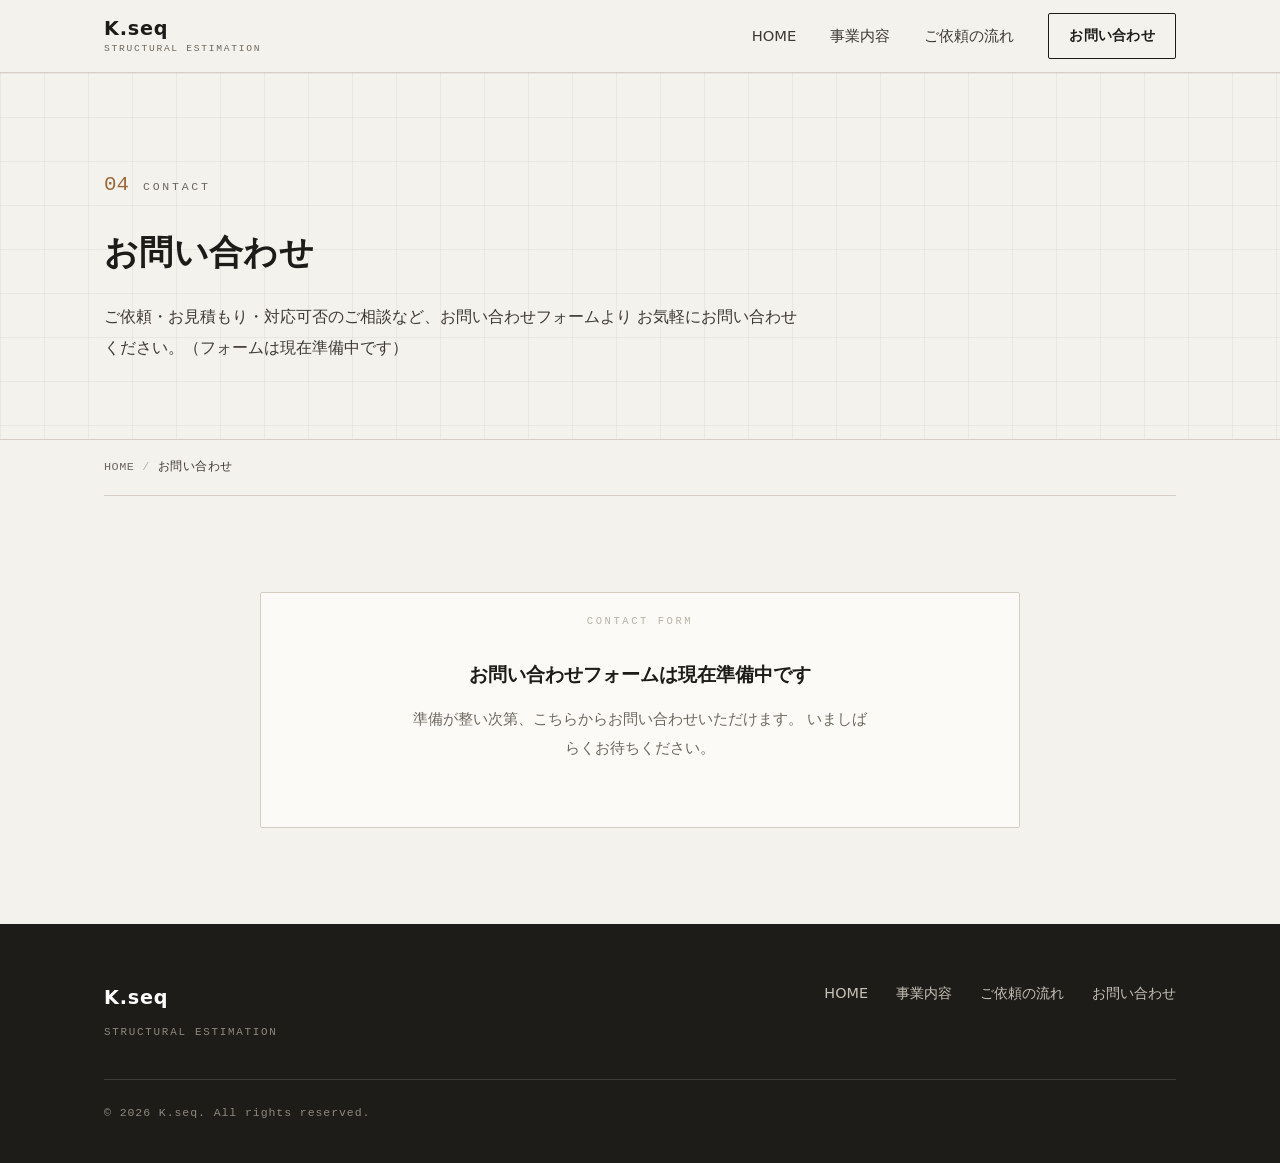
==== contact.html @ c02771bc "デザイン全面刷新＋文章修正（建築設計事務所風のニュートラルデザイン） 【文章修正】 - 「K.seqについて」を実際の業務内容に修正（躯体限定の表現をやめ、   建築構造積算を業務委託で請け負い、基準" ====
<!DOCTYPE html>
<html lang="ja">
<head>
  <meta charset="UTF-8">
  <meta name="viewport" content="width=device-width, initial-scale=1.0">

  <title>お問い合わせ｜K.seq（個人の建築構造積算）</title>
  <meta name="description" content="K.seq へのお問い合わせページです。建築構造積算の数量算出・お見積もり・対応可否のご相談は、こちらのフォームからご連絡ください。">

  <link rel="stylesheet" href="css/style.css">
</head>
<body>

  <a class="skip-link" href="#main">本文へスキップ</a>

  <!-- 共通ヘッダー -->
  <header class="site-header">
    <div class="container site-header__inner">
      <a class="site-logo" href="index.html">
        <b>K.seq</b>
        <small>Structural Estimation</small>
      </a>
      <button class="nav-toggle" aria-expanded="false" aria-controls="global-nav" aria-label="メニューを開閉">
        <span class="nav-toggle__bar" aria-hidden="true"></span>
      </button>
      <nav class="global-nav" id="global-nav" aria-label="メインナビゲーション">
        <ul class="global-nav__list">
          <li class="global-nav__item"><a class="global-nav__link" href="index.html">HOME</a></li>
          <li class="global-nav__item"><a class="global-nav__link" href="services.html">事業内容</a></li>
          <li class="global-nav__item"><a class="global-nav__link" href="flow.html">ご依頼の流れ</a></li>
          <li class="global-nav__item global-nav__item--cta"><a class="btn btn--nav-cta" href="contact.html" aria-current="page">お問い合わせ</a></li>
        </ul>
      </nav>
    </div>
  </header>

  <main id="main">

    <!-- ページ見出し帯 -->
    <div class="page-hero grid-bg">
      <div class="container page-hero__inner">
        <p class="page-hero__eyebrow">
          <span class="page-hero__no">04</span>
          <span class="page-hero__en">Contact</span>
        </p>
        <h1 class="page-hero__title">お問い合わせ</h1>
        <p class="page-hero__lead">
          ご依頼・お見積もり・対応可否のご相談など、お問い合わせフォームより
          お気軽にお問い合わせください。（フォームは現在準備中です）
        </p>
      </div>
    </div>

    <!-- パンくず -->
    <div class="container">
      <nav class="breadcrumb" aria-label="パンくずリスト">
        <ol>
          <li><a href="index.html">HOME</a></li>
          <li>お問い合わせ</li>
        </ol>
      </nav>
    </div>

    <!-- =======================================================
         お問い合わせフォーム（Googleフォーム設置エリア）
         -------------------------------------------------------
         【開発者向けメモ：後からGoogleフォームを設定する手順】

         このエリアは、後から Google フォームを紐付ける前提の構成です。
         フォームが用意できたら、下記いずれかの方法で差し替えてください。

         ■ 方法A：Googleフォームを「埋め込み」で表示する（このページ内に表示）
           1. Googleフォーム編集画面 →「送信」→「< >」(埋め込みHTML) を開く
           2. 表示された <iframe ...></iframe> をコピー
           3. 下の .form-embed 内、「Googleフォームをここに設置」コメントの
              直後にある準備中パネル（.form-placeholder）を丸ごと削除し、
              コピーした <iframe> を貼り付ける
           4. iframe には class="form-embed__frame" を付けると、枠に
              ぴったり収まりレスポンシブ対応になります。幅/高さの
              width="640" height="800" などの属性は削除してOKです。
              例）<iframe class="form-embed__frame" src="https://docs.google.com/forms/d/e/○○○/viewform?embedded=true">読み込んでいます…</iframe>

         ■ 方法B：Googleフォームへのリンクボタンにする（別タブでフォームを開く）
           - 埋め込みではなくボタンで飛ばしたい場合は、準備中パネルを
             下記のようなリンクボタンに置き換えてください。
             例）<p style="text-align:center"><a class="btn btn--primary btn--lg" href="GoogleフォームのURL" target="_blank" rel="noopener">お問い合わせフォームへ</a></p>
       ======================================================= -->
    <section class="section">
      <div class="container">

        <div class="form-embed">
          <!-- Googleフォームをここに設置 -->
          <div class="form-placeholder">
            <p class="form-placeholder__title">お問い合わせフォームは現在準備中です</p>
            <p class="form-placeholder__text">
              準備が整い次第、こちらからお問い合わせいただけます。
              いましばらくお待ちください。
            </p>
          </div>
        </div>

      </div>
    </section>

  </main>

  <!-- 共通フッター -->
  <footer class="site-footer">
    <div class="container">
      <div class="site-footer__grid">
        <div>
          <p class="site-footer__brand-name">K.seq</p>
          <p class="site-footer__brand-sub">Structural Estimation</p>
        </div>
        <nav aria-label="フッターナビゲーション">
          <ul class="footer-nav__list">
            <li><a href="index.html">HOME</a></li>
            <li><a href="services.html">事業内容</a></li>
            <li><a href="flow.html">ご依頼の流れ</a></li>
            <li><a href="contact.html">お問い合わせ</a></li>
          </ul>
        </nav>
      </div>
      <p class="site-footer__copyright">© 2026 K.seq. All rights reserved.</p>
    </div>
  </footer>

  <script src="js/main.js"></script>
</body>
</html>
---- css/style.css ----
/* =============================================================
   K.seq - 共通スタイルシート
   -------------------------------------------------------------
   ■ このファイルについて
     サイト全体のデザインをここでまとめて管理しています。
     色・フォント・余白などは下の「デザイン変数（:root）」を
     書き換えるだけで、サイト全体の見た目をまとめて変更できます。

   ■ デザインの方向性
     建築設計事務所・構造設計資料を思わせる、静かで洗練された印象。
     ニュートラルカラー（石・コンクリート・図面）＋ヘアライン＋余白。

   ■ 目次
     1. デザイン変数（色・フォント・余白）
     2. リセット / ベース / タイポグラフィ
     3. レイアウト共通（コンテナ・セクション）
     4. セクション見出し（01 ABOUT など）
     5. ヘッダー / ナビゲーション
     6. フッター
     7. ボタン / CTA
     8. ヒーロー / 下層ページ見出し / パンくず
     9. 各種パーツ（スペック表・カード・注記・ステップ）
    10. フォーム（Googleフォーム設置枠）
    11. レスポンシブ（タブレット・スマートフォン）
   ============================================================= */

/* =============================================================
   1. デザイン変数（ここを変えると全体の見た目が変わります）
   ============================================================= */
:root {
  /* --- 色（石・コンクリート・図面のニュートラルカラー） --- */
  --paper:        #f4f2ed;  /* 基本背景（オフホワイト・紙） */
  --paper-2:      #eae6df;  /* セクション切替の背景（グレージュ） */
  --surface:      #fbfaf7;  /* カード・パネルの面 */
  --ink:          #1e1c19;  /* 見出し・強い文字（チャコール） */
  --ink-2:        #3c3833;  /* 本文（ダークグレー） */
  --muted:        #6d675e;  /* 補足テキスト（グレージュグレー） */
  --line:         #d5cfc3;  /* ヘアライン・罫線 */
  --line-2:       #b9b2a4;  /* やや濃い罫線 */
  --accent:       #9a6a3c;  /* アクセント（ブロンズ・ごく少量） */
  --accent-2:     #7c5330;  /* アクセントの濃い版（ホバー等） */
  --grid-line:    rgba(30, 28, 25, 0.05); /* 図面グリッドの線 */

  /* --- フォント --- */
  --font-jp: "Hiragino Kaku Gothic ProN", "Hiragino Sans",
             "Noto Sans JP", Meiryo, system-ui, sans-serif;
  /* 英字ラベル・番号は等幅で「図面注記」風に */
  --font-mono: ui-monospace, "SFMono-Regular", Menlo, Consolas,
               "Courier New", monospace;

  /* --- 文字サイズ・行間 --- */
  --fs-base:   16px;   /* 本文の基準サイズ（スマホでも縮小しない） */
  --lh-base:   1.9;    /* 本文の行間（日本語の可読性優先） */

  /* --- レイアウト --- */
  --container-width: 1120px;  /* コンテンツの最大幅 */
  --gutter:          24px;    /* 左右の余白 */
  --section-space:   96px;    /* セクション上下の余白 */
  --radius:          2px;     /* 角丸（ほぼ直角＝製図的） */
  --header-height:   72px;    /* ヘッダーの高さ */

  /* --- その他 --- */
  --transition: 0.25s ease;
}

/* =============================================================
   2. リセット / ベース / タイポグラフィ
   ============================================================= */
*,
*::before,
*::after {
  box-sizing: border-box;
}

html {
  scroll-behavior: smooth;
  -webkit-text-size-adjust: 100%;
}

body {
  margin: 0;
  font-family: var(--font-jp);
  font-size: var(--fs-base);
  line-height: var(--lh-base);
  color: var(--ink-2);
  background-color: var(--paper);
  -webkit-font-smoothing: antialiased;
  text-rendering: optimizeLegibility;
  overflow-x: hidden; /* 横スクロール防止 */
}

img {
  max-width: 100%;
  height: auto;
  display: block;
}

a {
  color: var(--accent);
  text-decoration: none;
  transition: color var(--transition);
}
a:hover {
  color: var(--accent-2);
  text-decoration: underline;
  text-underline-offset: 3px;
}

h1, h2, h3, h4 {
  color: var(--ink);
  font-weight: 700;
  letter-spacing: 0.01em;
}

ul, ol {
  padding-left: 1.3em;
}

strong { color: var(--ink); font-weight: 700; }

/* キーボード操作時のフォーカスを分かりやすく（アクセシビリティ） */
a:focus-visible,
button:focus-visible,
input:focus-visible,
textarea:focus-visible,
select:focus-visible {
  outline: 2px solid var(--accent);
  outline-offset: 3px;
}

/* スクリーンリーダー専用テキスト（画面上は非表示） */
.visually-hidden {
  position: absolute;
  width: 1px; height: 1px;
  padding: 0; margin: -1px;
  overflow: hidden;
  clip: rect(0, 0, 0, 0);
  white-space: nowrap;
  border: 0;
}

/* キーボードで来た時だけ表示される「本文へスキップ」リンク */
.skip-link {
  position: absolute;
  left: -9999px;
  top: 0;
  z-index: 1000;
  padding: 10px 16px;
  background: var(--ink);
  color: var(--paper);
}
.skip-link:focus { left: 8px; top: 8px; }

/* 小さな英字ラベル（図面注記風。mono・字間・大文字） */
.eyebrow {
  font-family: var(--font-mono);
  font-size: 0.72rem;
  letter-spacing: 0.22em;
  text-transform: uppercase;
  color: var(--muted);
}

/* =============================================================
   3. レイアウト共通
   ============================================================= */
.container {
  width: 100%;
  max-width: var(--container-width);
  margin-inline: auto;
  padding-inline: var(--gutter);
}

.section {
  padding-block: var(--section-space);
}

/* 背景を切り替えるセクション（グレージュ） */
.section--alt {
  background-color: var(--paper-2);
}
/* 面をやや明るくするセクション */
.section--surface {
  background-color: var(--surface);
}

/* 図面グリッドの背景（ヒーロー等で使用） */
.grid-bg {
  position: relative;
}
.grid-bg::before {
  content: "";
  position: absolute;
  inset: 0;
  background-image:
    linear-gradient(var(--grid-line) 1px, transparent 1px),
    linear-gradient(90deg, var(--grid-line) 1px, transparent 1px);
  background-size: 44px 44px;
  pointer-events: none;
}
.grid-bg > * { position: relative; }

/* 左右非対称の2カラム（左＝見出し / 右＝本文） */
.split {
  display: grid;
  grid-template-columns: minmax(0, 300px) minmax(0, 1fr);
  gap: 56px;
  align-items: start;
}

/* =============================================================
   4. セクション見出し（例：01 ABOUT ／ K.seqについて）
   ============================================================= */
.sec-head {
  display: flex;
  flex-direction: column;
  gap: 14px;
}
/* 「01 ABOUT」の行（番号＋英字） */
.sec-head__label {
  display: flex;
  align-items: baseline;
  gap: 14px;
  font-family: var(--font-mono);
}
.sec-head__no {
  font-size: 1.4rem;
  font-weight: 400;
  color: var(--accent);
  letter-spacing: 0.02em;
}
.sec-head__en {
  font-size: 0.72rem;
  letter-spacing: 0.24em;
  text-transform: uppercase;
  color: var(--muted);
  padding-bottom: 0.15em;
}
/* 日本語見出し */
.sec-head__ja {
  margin: 0;
  font-size: clamp(1.35rem, 1rem + 1.6vw, 1.7rem);
  line-height: 1.5;
  color: var(--ink);
}
/* 見出し下の細い罫線（短め） */
.sec-head__rule {
  width: 56px;
  height: 2px;
  background: var(--accent);
  margin-top: 2px;
}
/* 中央寄せが必要な場面用 */
.sec-head--center {
  align-items: center;
  text-align: center;
}
.sec-head--center .sec-head__rule { margin-inline: auto; }

/* =============================================================
   5. ヘッダー / ナビゲーション
   ============================================================= */
.site-header {
  position: sticky;
  top: 0;
  z-index: 100;
  background: rgba(244, 242, 237, 0.92);
  backdrop-filter: saturate(120%) blur(6px);
  border-bottom: 1px solid var(--line);
}
.site-header__inner {
  display: flex;
  align-items: center;
  justify-content: space-between;
  height: var(--header-height);
}

/* サイト名（ロゴ） */
.site-logo {
  color: var(--ink);
  line-height: 1.2;
}
.site-logo:hover { text-decoration: none; color: var(--ink); }
.site-logo b {
  display: block;
  font-size: 1.2rem;
  font-weight: 700;
  letter-spacing: 0.04em;
}
.site-logo small {
  display: block;
  font-family: var(--font-mono);
  font-size: 0.6rem;
  letter-spacing: 0.18em;
  text-transform: uppercase;
  color: var(--muted);
  margin-top: 3px;
}

/* ナビゲーション */
.global-nav__list {
  display: flex;
  align-items: center;
  gap: 34px;
  margin: 0;
  padding: 0;
  list-style: none;
}
.global-nav__link {
  position: relative;
  color: var(--ink-2);
  font-size: 0.92rem;
  font-weight: 500;
  padding: 6px 0;
}
.global-nav__link:hover { color: var(--ink); text-decoration: none; }
/* 現在のページ（各HTMLで aria-current="page" を付与） */
.global-nav__link[aria-current="page"] {
  color: var(--ink);
}
.global-nav__link[aria-current="page"]::after {
  content: "";
  position: absolute;
  left: 0; right: 0; bottom: -2px;
  height: 2px;
  background: var(--accent);
}

/* ハンバーガーボタン（PCでは非表示） */
.nav-toggle {
  display: none;
  width: 44px; height: 44px;
  padding: 0;
  border: none;
  background: transparent;
  cursor: pointer;
}
.nav-toggle__bar,
.nav-toggle__bar::before,
.nav-toggle__bar::after {
  display: block;
  width: 26px; height: 1.5px;
  background: var(--ink);
  transition: transform var(--transition), opacity var(--transition);
  content: "";
}
.nav-toggle__bar { position: relative; margin: 0 auto; }
.nav-toggle__bar::before { position: absolute; top: -8px; left: 0; }
.nav-toggle__bar::after  { position: absolute; top: 8px;  left: 0; }
.nav-toggle[aria-expanded="true"] .nav-toggle__bar { background: transparent; }
.nav-toggle[aria-expanded="true"] .nav-toggle__bar::before { transform: translateY(8px) rotate(45deg); }
.nav-toggle[aria-expanded="true"] .nav-toggle__bar::after  { transform: translateY(-8px) rotate(-45deg); }

/* =============================================================
   6. フッター
   ============================================================= */
.site-footer {
  background: var(--ink);
  color: #c7c1b6;
  padding-block: 56px 28px;
  font-size: 0.9rem;
}
.site-footer a { color: #c7c1b6; }
.site-footer a:hover { color: #fff; }

.site-footer__grid {
  display: flex;
  flex-wrap: wrap;
  justify-content: space-between;
  gap: 36px;
  margin-bottom: 36px;
}
.site-footer__brand-name {
  font-size: 1.2rem;
  font-weight: 700;
  letter-spacing: 0.04em;
  color: #fff;
  margin: 0 0 6px;
}
.site-footer__brand-sub {
  margin: 0;
  font-family: var(--font-mono);
  font-size: 0.68rem;
  letter-spacing: 0.16em;
  text-transform: uppercase;
  color: #8f887c;
}
.footer-nav__list {
  list-style: none;
  margin: 0; padding: 0;
  display: flex;
  flex-wrap: wrap;
  gap: 10px 28px;
}
.site-footer__copyright {
  text-align: left;
  padding-top: 22px;
  border-top: 1px solid rgba(255, 255, 255, 0.14);
  font-family: var(--font-mono);
  font-size: 0.72rem;
  letter-spacing: 0.08em;
  color: #8f887c;
}

/* =============================================================
   7. ボタン / CTA
   ============================================================= */
.btn {
  display: inline-flex;
  align-items: center;
  justify-content: center;
  gap: 10px;
  padding: 14px 30px;
  border-radius: var(--radius);
  font-size: 0.95rem;
  font-weight: 600;
  letter-spacing: 0.02em;
  text-align: center;
  cursor: pointer;
  border: 1px solid transparent;
  transition: background var(--transition), color var(--transition),
    border-color var(--transition);
}
.btn:hover { text-decoration: none; }

/* 主ボタン（チャコール塗り→ホバーでブロンズ） */
.btn--primary {
  background: var(--ink);
  color: var(--paper);
  border-color: var(--ink);
}
.btn--primary:hover {
  background: var(--accent);
  border-color: var(--accent);
  color: #fff;
}

/* 副ボタン（線） */
.btn--outline {
  background: transparent;
  color: var(--ink);
  border-color: var(--line-2);
}
.btn--outline:hover {
  border-color: var(--ink);
  color: var(--ink);
  background: transparent;
}

/* ヘッダー内の「お問い合わせ」CTAボタン */
.btn--nav-cta {
  padding: 9px 20px;
  font-size: 0.85rem;
  background: transparent;
  color: var(--ink);
  border-color: var(--ink);
}
.btn--nav-cta:hover {
  background: var(--ink);
  color: var(--paper);
  border-color: var(--ink);
}

.btn--lg {
  padding: 16px 40px;
  font-size: 1rem;
}

/* 暗い背景の上に置くボタン（CTA帯・フッター等） */
.on-dark .btn--outline {
  color: #fff;
  border-color: rgba(255, 255, 255, 0.4);
}
.on-dark .btn--outline:hover {
  border-color: #fff;
  color: #fff;
}

/* =============================================================
   8. ヒーロー / 下層ページ見出し / パンくず
   ============================================================= */

/* --- トップのメインビジュアル（図面グリッド＋余白） --- */
.hero {
  background: var(--paper);
  border-bottom: 1px solid var(--line);
}
.hero__inner {
  padding-block: clamp(64px, 9vw, 112px);
}
.hero__eyebrow {
  display: flex;
  align-items: center;
  gap: 16px;
  margin-bottom: 28px;
}
.hero__eyebrow::before {
  content: "";
  width: 44px; height: 1px;
  background: var(--accent);
}
.hero__title {
  max-width: 18em;
  margin: 0 0 26px;
  font-size: clamp(1.7rem, 1rem + 3.4vw, 2.5rem);
  line-height: 1.5;
  color: var(--ink);
}
.hero__title .accent { color: var(--accent); }
.hero__text {
  max-width: 40em;
  margin: 0 0 38px;
  font-size: 1.02rem;
  color: var(--ink-2);
}
.hero__actions {
  display: flex;
  flex-wrap: wrap;
  gap: 14px;
}

/* --- 下層ページの見出し帯（左寄せ・番号・罫線） --- */
.page-hero {
  background: var(--paper);
  border-bottom: 1px solid var(--line);
}
.page-hero__inner {
  padding-block: clamp(48px, 7vw, 76px);
}
.page-hero__eyebrow {
  display: flex;
  align-items: baseline;
  gap: 14px;
  font-family: var(--font-mono);
  margin-bottom: 16px;
}
.page-hero__no {
  font-size: 1.3rem;
  color: var(--accent);
}
.page-hero__en {
  font-size: 0.72rem;
  letter-spacing: 0.24em;
  text-transform: uppercase;
  color: var(--muted);
}
.page-hero__title {
  margin: 0;
  font-size: clamp(1.6rem, 1rem + 2.6vw, 2.1rem);
  color: var(--ink);
}
.page-hero__lead {
  max-width: 44em;
  margin: 18px 0 0;
  color: var(--ink-2);
}

/* --- パンくずリスト --- */
.breadcrumb {
  padding-block: 16px;
  font-family: var(--font-mono);
  font-size: 0.74rem;
  letter-spacing: 0.04em;
  color: var(--muted);
  border-bottom: 1px solid var(--line);
}
.breadcrumb ol {
  display: flex;
  flex-wrap: wrap;
  gap: 8px;
  list-style: none;
  margin: 0; padding: 0;
}
.breadcrumb a { color: var(--muted); }
.breadcrumb a:hover { color: var(--accent); }
.breadcrumb li::after {
  content: "/";
  margin-left: 8px;
  color: var(--line-2);
}
.breadcrumb li:last-child::after { content: ""; }
.breadcrumb li:last-child { color: var(--ink-2); }

/* =============================================================
   9. 各種パーツ
   ============================================================= */

/* --- リード文（セクション冒頭の説明） --- */
.lead {
  max-width: 42em;
  color: var(--ink-2);
  font-size: 1rem;
}
.lead--center {
  margin-inline: auto;
  text-align: center;
}

/* --- スペック表（工種一覧・対応内容・こんな方に 等） ---
   図面の仕様書・工程表のような、番号＋罫線のリスト。 */
.spec {
  border-top: 1px solid var(--line-2);
  margin: 0;
  padding: 0;
  list-style: none;
  counter-reset: spec;
}
.spec__item {
  display: grid;
  grid-template-columns: 72px 1fr;
  gap: 28px;
  padding: 26px 4px;
  border-bottom: 1px solid var(--line);
}
.spec__no {
  font-family: var(--font-mono);
  font-size: 0.95rem;
  color: var(--accent);
  padding-top: 0.25em;
  letter-spacing: 0.02em;
}
/* 自動採番したい場合（li に data 属性がない時） */
.spec--auto .spec__no::before {
  counter-increment: spec;
  content: counter(spec, decimal-leading-zero);
}
.spec__title {
  margin: 0 0 6px;
  font-size: 1.12rem;
  color: var(--ink);
}
.spec__text {
  margin: 0;
  color: var(--ink-2);
  font-size: 0.95rem;
}
/* 2カラムで並べたいスペック表（PC） */
.spec--cols {
  border-top: none;
  display: grid;
  grid-template-columns: repeat(2, 1fr);
  column-gap: 48px;
}
.spec--cols .spec__item {
  border-top: 1px solid var(--line-2);
  border-bottom: none;
}

/* --- 番号なしの箇条（内訳書・こんな方に の補助） --- */
.point {
  list-style: none;
  margin: 0; padding: 0;
}
.point li {
  position: relative;
  padding: 16px 4px 16px 26px;
  border-bottom: 1px solid var(--line);
  color: var(--ink-2);
}
.point li::before {
  content: "";
  position: absolute;
  left: 4px; top: 26px;
  width: 10px; height: 1px;
  background: var(--accent);
}
.point li:first-child { border-top: 1px solid var(--line); }

/* --- 注記（対応不可・ご注意 など） --- */
.note {
  border-left: 2px solid var(--accent);
  background: var(--surface);
  padding: 18px 22px;
  color: var(--ink-2);
  font-size: 0.92rem;
}
.note strong { color: var(--ink); }

/* --- 本文ブロック（説明文が続くページ） --- */
.prose { max-width: 44em; }
.prose p { margin: 0 0 18px; color: var(--ink-2); }
.prose ul, .prose ol { margin: 0 0 18px; }
.prose li { margin-bottom: 8px; }

/* --- ご依頼の流れ（設計図・工程表風のステップ） --- */
.flow {
  list-style: none;
  margin: 0;
  padding: 0;
  border-top: 1px solid var(--line-2);
  counter-reset: step;
}
.flow__item {
  display: grid;
  grid-template-columns: 150px 1fr;
  gap: 32px;
  align-items: start;
  padding: 34px 4px;
  border-bottom: 1px solid var(--line);
}
.flow__marker {
  counter-increment: step;
  font-family: var(--font-mono);
  color: var(--muted);
}
.flow__step {
  font-size: 0.68rem;
  letter-spacing: 0.24em;
  text-transform: uppercase;
  display: block;
  margin-bottom: 4px;
}
.flow__no {
  display: block;
  font-size: 2.6rem;
  line-height: 1;
  font-weight: 400;
  color: var(--ink);
}
.flow__no::before { content: counter(step, decimal-leading-zero); }
.flow__body { padding-top: 6px; }
.flow__title {
  margin: 0 0 8px;
  font-size: 1.2rem;
  color: var(--ink);
}
.flow__text {
  margin: 0;
  color: var(--ink-2);
  font-size: 0.96rem;
}

/* --- CTA帯（各ページ下部の問い合わせ誘導） --- */
.cta {
  background: var(--ink);
  color: #d7d1c6;
  padding-block: 72px;
}
.cta__inner {
  display: flex;
  flex-wrap: wrap;
  align-items: center;
  justify-content: space-between;
  gap: 28px;
}
.cta__eyebrow {
  font-family: var(--font-mono);
  font-size: 0.72rem;
  letter-spacing: 0.24em;
  text-transform: uppercase;
  color: #8f887c;
  margin: 0 0 12px;
}
.cta__title {
  color: #fff;
  font-size: clamp(1.3rem, 1rem + 1.4vw, 1.6rem);
  margin: 0 0 10px;
  line-height: 1.5;
}
.cta__text {
  color: #b7b1a6;
  margin: 0;
  max-width: 34em;
  font-size: 0.95rem;
}
.cta__actions { flex-shrink: 0; }

/* =============================================================
   10. フォーム（Googleフォーム設置枠）
   ============================================================= */

/* Googleフォーム埋め込みエリア（レスポンシブ枠）
   ここに Google フォームの <iframe class="form-embed__frame"> を
   設置すると、PC・スマホの両方で幅いっぱいに崩れず表示されます。 */
.form-embed {
  max-width: 760px;
  margin-inline: auto;
}
.form-embed__frame {
  display: block;
  width: 100%;
  min-height: 820px;  /* フォームの長さに合わせて調整してください */
  border: 1px solid var(--line);
  border-radius: var(--radius);
  background: var(--surface);
}

/* フォーム準備中の仮パネル
   Google フォーム設置後は、このパネル（.form-placeholder）を
   削除して <iframe> に差し替えてください。 */
.form-placeholder {
  text-align: center;
  padding: 64px 28px;
  background: var(--surface);
  border: 1px solid var(--line);
  border-radius: var(--radius);
  position: relative;
}
.form-placeholder::before {
  content: "CONTACT FORM";
  position: absolute;
  top: 18px; left: 0; right: 0;
  font-family: var(--font-mono);
  font-size: 0.66rem;
  letter-spacing: 0.24em;
  color: var(--line-2);
}
.form-placeholder__title {
  margin: 0 0 12px;
  font-size: 1.2rem;
  font-weight: 700;
  color: var(--ink);
}
.form-placeholder__text {
  margin: 0 auto;
  max-width: 30em;
  color: var(--muted);
  font-size: 0.95rem;
}

/* =============================================================
   11. レスポンシブ
   ============================================================= */

/* --- タブレット以下 --- */
@media (max-width: 960px) {
  :root { --section-space: 72px; }
  .split {
    grid-template-columns: 1fr;
    gap: 32px;
  }
  .cta__inner { flex-direction: column; align-items: flex-start; }
}

/* --- タブレット小・大型スマホ --- */
@media (max-width: 768px) {
  /* ハンバーガーボタンを表示 */
  .nav-toggle { display: block; }

  /* ナビをドロワー（開閉式）に */
  .global-nav {
    position: fixed;
    top: var(--header-height);
    left: 0; right: 0; bottom: 0;
    background: var(--paper);
    border-top: 1px solid var(--line);
    transform: translateX(100%);
    transition: transform var(--transition);
    overflow-y: auto;
  }
  .global-nav[data-open="true"] { transform: translateX(0); }

  .global-nav__list {
    flex-direction: column;
    align-items: stretch;
    gap: 0;
    padding: 8px var(--gutter);
  }
  .global-nav__item { border-bottom: 1px solid var(--line); }
  .global-nav__link {
    display: block;
    padding: 18px 4px;
    font-size: 1.05rem;
  }
  .global-nav__link[aria-current="page"]::after { display: none; }
  .global-nav__link[aria-current="page"] { color: var(--accent); }
  .global-nav__item--cta {
    border-bottom: none;
    padding: 18px 0;
  }
  .btn--nav-cta {
    display: flex;
    width: 100%;
    padding: 15px;
    font-size: 1rem;
  }

  /* スペック表を1カラムに */
  .spec--cols { grid-template-columns: 1fr; border-top: 1px solid var(--line-2); }
  .spec--cols .spec__item:first-child { border-top: none; }

  /* CTAのボタンを全幅 */
  .cta__actions { width: 100%; }
  .cta__actions .btn { width: 100%; }
}

/* --- スマートフォン（375px前後を重視） --- */
@media (max-width: 480px) {
  :root {
    --gutter: 18px;
    --section-space: 56px;
  }

  .hero__eyebrow { gap: 12px; margin-bottom: 20px; }
  .hero__title { line-height: 1.6; }
  .hero__actions .btn { flex: 1 1 auto; }

  /* スペック表・工程表の番号列を詰める */
  .spec__item {
    grid-template-columns: 40px 1fr;
    gap: 14px;
    padding: 22px 2px;
  }
  .flow__item {
    grid-template-columns: 1fr;
    gap: 6px;
    padding: 26px 2px;
  }
  .flow__marker { display: flex; align-items: baseline; gap: 14px; }
  .flow__step { margin-bottom: 0; }
  .flow__no { font-size: 1.9rem; }

  .sec-head__label { gap: 12px; }
  .sec-head__no { font-size: 1.2rem; }

  .btn { width: 100%; }
  .hero__actions { flex-direction: column; }
  .form-placeholder { padding: 52px 18px; }
}

/* --- ごく小型（360px未満）でも崩れないよう保険 --- */
@media (max-width: 360px) {
  .site-logo b { font-size: 1.1rem; }
}
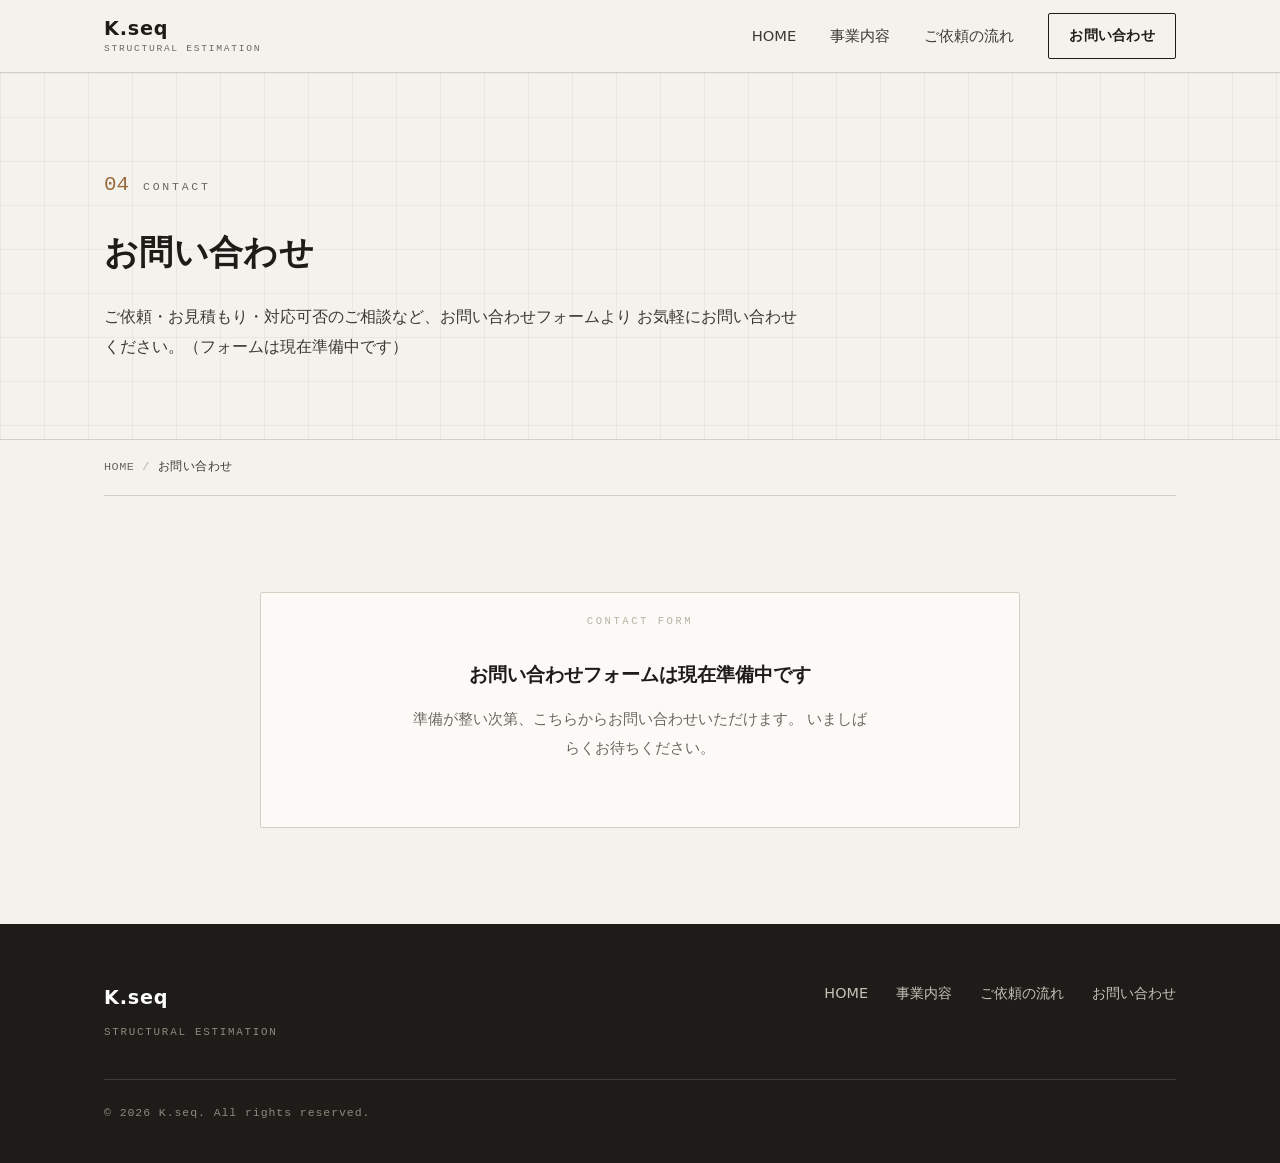
==== commit e4c6afbf: "サイト全体に上品なスクロールアニメーションを追加 - CSS transform/opacity ＋ IntersectionObserver のみで実装（外部ライブラリ不使用） - スクロールで各要" ====
--- a/contact.html
+++ b/contact.html
@@ -8,6 +8,8 @@
   <meta name="description" content="K.seq へのお問い合わせページです。建築構造積算の数量算出・お見積もり・対応可否のご相談は、こちらのフォームからご連絡ください。">
 
   <link rel="stylesheet" href="css/style.css">
+  <!-- スクロール表示前に要素を隠す（ちらつき防止）。JS無効・動きを控える設定では付与されず、内容は常に表示されます。 -->
+  <script>try{if(!(window.matchMedia&&matchMedia('(prefers-reduced-motion: reduce)').matches)){document.documentElement.classList.add('js-anim');}}catch(e){}</script>
 </head>
 <body>
 
@@ -38,13 +40,13 @@
 
     <!-- ページ見出し帯 -->
     <div class="page-hero grid-bg">
-      <div class="container page-hero__inner">
-        <p class="page-hero__eyebrow">
+      <div class="container page-hero__inner" data-stagger>
+        <p class="page-hero__eyebrow reveal">
           <span class="page-hero__no">04</span>
           <span class="page-hero__en">Contact</span>
         </p>
-        <h1 class="page-hero__title">お問い合わせ</h1>
-        <p class="page-hero__lead">
+        <h1 class="page-hero__title reveal">お問い合わせ</h1>
+        <p class="page-hero__lead reveal">
           ご依頼・お見積もり・対応可否のご相談など、お問い合わせフォームより
           お気軽にお問い合わせください。（フォームは現在準備中です）
         </p>
@@ -88,7 +90,7 @@
     <section class="section">
       <div class="container">
 
-        <div class="form-embed">
+        <div class="form-embed reveal">
           <!-- Googleフォームをここに設置 -->
           <div class="form-placeholder">
             <p class="form-placeholder__title">お問い合わせフォームは現在準備中です</p>
--- a/css/style.css
+++ b/css/style.css
@@ -266,6 +266,12 @@
   background: rgba(244, 242, 237, 0.92);
   backdrop-filter: saturate(120%) blur(6px);
   border-bottom: 1px solid var(--line);
+  transition: box-shadow 0.3s ease, background-color 0.3s ease;
+}
+/* スクロール後：背景をやや不透明に＋わずかな影でコンテンツと区別 */
+.site-header.is-scrolled {
+  background: rgba(244, 242, 237, 0.97);
+  box-shadow: 0 6px 20px rgba(30, 28, 25, 0.06);
 }
 .site-header__inner {
   display: flex;
@@ -313,17 +319,21 @@
   padding: 6px 0;
 }
 .global-nav__link:hover { color: var(--ink); text-decoration: none; }
-/* 現在のページ（各HTMLで aria-current="page" を付与） */
-.global-nav__link[aria-current="page"] {
-  color: var(--ink);
-}
-.global-nav__link[aria-current="page"]::after {
+/* ホバー・現在ページで下線が左から伸びる */
+.global-nav__link::after {
   content: "";
   position: absolute;
   left: 0; right: 0; bottom: -2px;
   height: 2px;
   background: var(--accent);
-}
+  transform: scaleX(0);
+  transform-origin: left center;
+  transition: transform 0.3s ease;
+}
+.global-nav__link:hover::after { transform: scaleX(1); }
+/* 現在のページ（各HTMLで aria-current="page" を付与） */
+.global-nav__link[aria-current="page"] { color: var(--ink); }
+.global-nav__link[aria-current="page"]::after { transform: scaleX(1); }
 
 /* ハンバーガーボタン（PCでは非表示） */
 .nav-toggle {
@@ -861,7 +871,7 @@
     padding: 18px 4px;
     font-size: 1.05rem;
   }
-  .global-nav__link[aria-current="page"]::after { display: none; }
+  .global-nav__link::after { display: none; }
   .global-nav__link[aria-current="page"] { color: var(--accent); }
   .global-nav__item--cta {
     border-bottom: none;
@@ -921,3 +931,98 @@
 @media (max-width: 360px) {
   .site-logo b { font-size: 1.1rem; }
 }
+
+/* =============================================================
+   12. アニメーション（CSS transform / opacity のみ）
+   -------------------------------------------------------------
+   ・初期の非表示は「.js-anim」が付いている時だけ有効。
+     JS無効／reduced-motion時は何も隠さず、内容は常に表示されます。
+   ・表示のトリガー（.is-visible）は js/main.js の
+     IntersectionObserver が一度だけ付与します。
+   ============================================================= */
+
+/* イージング（静かで上品な減速） */
+:root {
+  --ease-out: cubic-bezier(0.22, 0.61, 0.36, 1);
+  --anim-time: 0.66s;
+}
+
+/* --- スクロールで下からフェードアップ --- */
+.js-anim .reveal {
+  opacity: 0;
+  transform: translateY(24px);
+  transition:
+    opacity var(--anim-time) var(--ease-out),
+    transform var(--anim-time) var(--ease-out);
+  will-change: opacity, transform;
+}
+.js-anim .reveal.is-visible {
+  opacity: 1;
+  transform: none;
+}
+
+/* --- ヒーローの装飾ライン（左→右へ伸びる） --- */
+.js-anim .hero__eyebrow::before {
+  transform: scaleX(0);
+  transform-origin: left center;
+  transition: transform 0.7s var(--ease-out) 0.15s;
+}
+.js-anim .hero__eyebrow.is-visible::before {
+  transform: scaleX(1);
+}
+
+/* --- セクション見出しの罫線（左→右へ伸びる） --- */
+.sec-head__rule { transform-origin: left center; }
+.js-anim .sec-head__rule {
+  transform: scaleX(0);
+  transition: transform 0.7s var(--ease-out) 0.2s;
+}
+.js-anim .sec-head.is-visible .sec-head__rule {
+  transform: scaleX(1);
+}
+
+/* --- FLOW：工程をつなぐ縦線が上から下へ伸びる --- */
+.flow { position: relative; padding-left: 22px; }
+.flow::before {
+  content: "";
+  position: absolute;
+  left: 0; top: 0; bottom: 0;
+  width: 1px;
+  background: var(--line-2);
+}
+.js-anim .flow::before {
+  transform: scaleY(0);
+  transform-origin: top center;
+  transition: transform 1.2s var(--ease-out);
+}
+.js-anim .flow.is-visible::before {
+  transform: scaleY(1);
+}
+
+/* --- ボタンの矢印（ホバーで数px右へ） --- */
+.btn--arrow::after {
+  content: "\2192"; /* → */
+  display: inline-block;
+  transition: transform 0.3s var(--ease-out);
+}
+.btn--arrow:hover::after {
+  transform: translateX(5px);
+}
+
+/* =============================================================
+   9・アクセシビリティ：モーションを控える設定の端末では無効化
+   ============================================================= */
+@media (prefers-reduced-motion: reduce) {
+  *,
+  *::before,
+  *::after {
+    animation-duration: 0.001ms !important;
+    animation-iteration-count: 1 !important;
+    transition-duration: 0.001ms !important;
+    scroll-behavior: auto !important;
+  }
+  .js-anim .reveal { opacity: 1 !important; transform: none !important; }
+  .js-anim .hero__eyebrow::before,
+  .js-anim .sec-head__rule { transform: scaleX(1) !important; }
+  .js-anim .flow::before { transform: scaleY(1) !important; }
+}
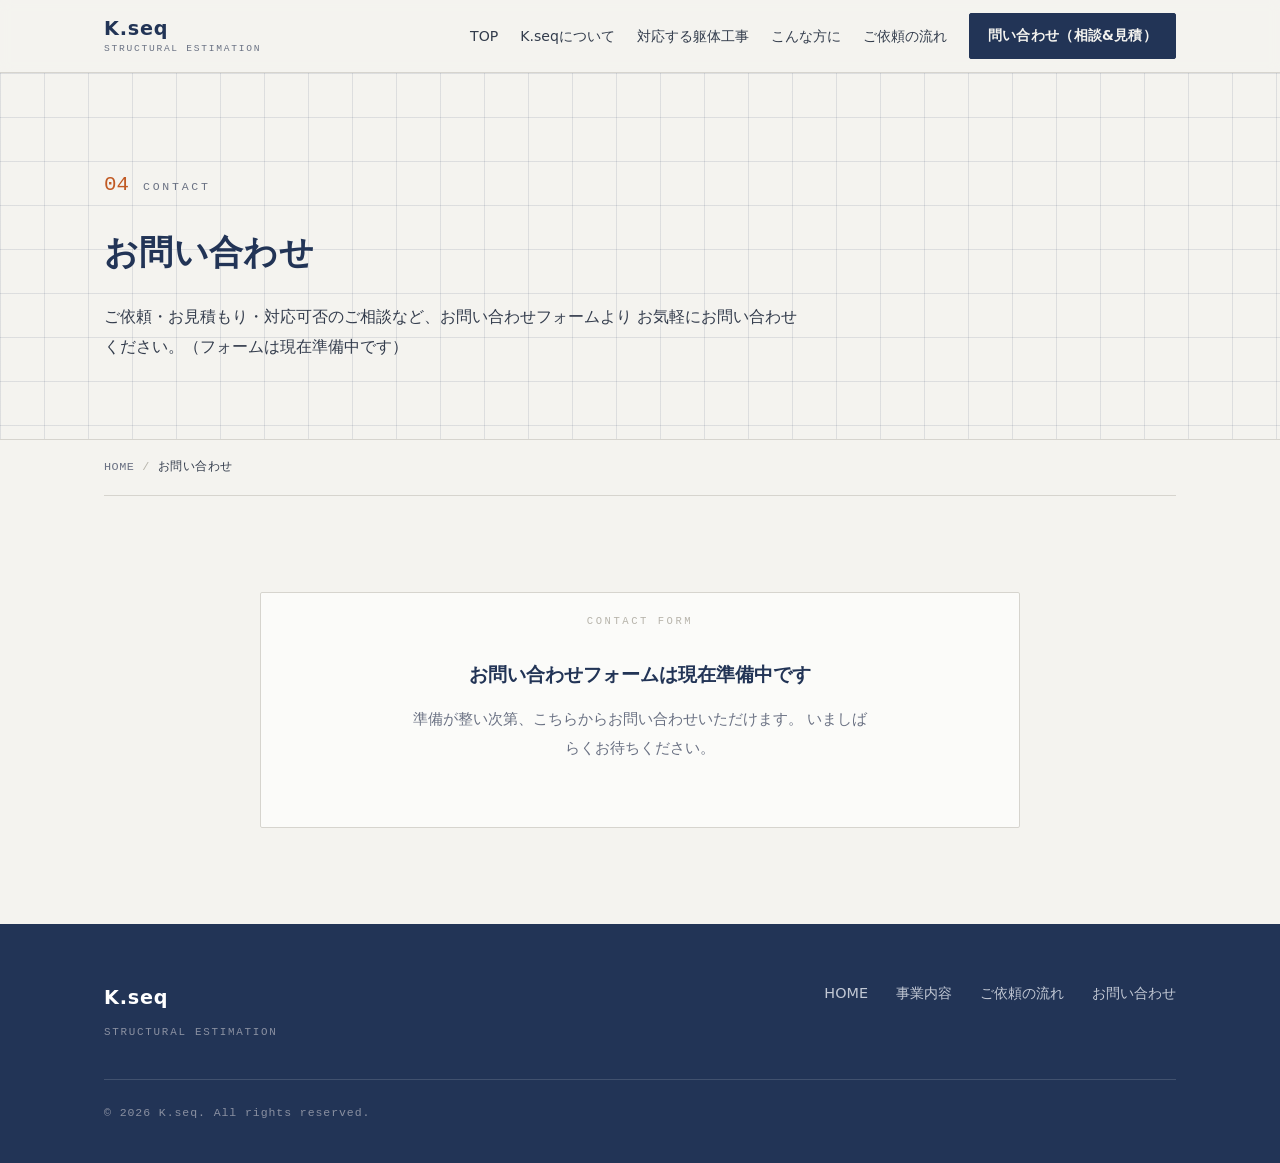
==== commit ae6ea5c2: "固定ヘッダーにセクションナビ（PC横並び／スマホドロワー）を実装 HTML: - ヘッダーナビを6項目に刷新（全4ページ共通）：TOP / K.seqについて /   対応する躯体工事 / こんな方に" ====
--- a/contact.html
+++ b/contact.html
@@ -27,10 +27,12 @@
       </button>
       <nav class="global-nav" id="global-nav" aria-label="メインナビゲーション">
         <ul class="global-nav__list">
-          <li class="global-nav__item"><a class="global-nav__link" href="index.html">HOME</a></li>
-          <li class="global-nav__item"><a class="global-nav__link" href="services.html">事業内容</a></li>
-          <li class="global-nav__item"><a class="global-nav__link" href="flow.html">ご依頼の流れ</a></li>
-          <li class="global-nav__item global-nav__item--cta"><a class="btn btn--nav-cta" href="contact.html" aria-current="page">お問い合わせ</a></li>
+          <li class="global-nav__item"><a class="global-nav__link" href="index.html#top">TOP</a></li>
+          <li class="global-nav__item"><a class="global-nav__link" href="index.html#about">K.seqについて</a></li>
+          <li class="global-nav__item"><a class="global-nav__link" href="index.html#structure">対応する躯体工事</a></li>
+          <li class="global-nav__item"><a class="global-nav__link" href="index.html#target">こんな方に</a></li>
+          <li class="global-nav__item"><a class="global-nav__link" href="index.html#flow">ご依頼の流れ</a></li>
+          <li class="global-nav__item global-nav__item--cta"><a class="btn btn--nav-cta" href="index.html#contact">問い合わせ（相談&amp;見積）</a></li>
         </ul>
       </nav>
     </div>
--- a/css/style.css
+++ b/css/style.css
@@ -28,18 +28,20 @@
    1. デザイン変数（ここを変えると全体の見た目が変わります）
    ============================================================= */
 :root {
-  /* --- 色（石・コンクリート・図面のニュートラルカラー） --- */
-  --paper:        #f4f2ed;  /* 基本背景（オフホワイト・紙） */
-  --paper-2:      #eae6df;  /* セクション切替の背景（グレージュ） */
-  --surface:      #fbfaf7;  /* カード・パネルの面 */
-  --ink:          #1e1c19;  /* 見出し・強い文字（チャコール） */
-  --ink-2:        #3c3833;  /* 本文（ダークグレー） */
-  --muted:        #6d675e;  /* 補足テキスト（グレージュグレー） */
-  --line:         #d5cfc3;  /* ヘアライン・罫線 */
-  --line-2:       #b9b2a4;  /* やや濃い罫線 */
-  --accent:       #9a6a3c;  /* アクセント（ブロンズ・ごく少量） */
-  --accent-2:     #7c5330;  /* アクセントの濃い版（ホバー等） */
-  --grid-line:    rgba(30, 28, 25, 0.05); /* 図面グリッドの線 */
+  /* --- 色（藍 × オレンジ：日本の伝統色を意識した配色） ---
+     藍＝見出し・濃色帯・強い文字／オレンジ＝番号・罫線・アクセント。
+     生成り（オフホワイト）地の上で 2 色を効かせ、落ち着いた印象に。 */
+  --paper:        #f4f3ef;  /* 基本背景（生成りのオフホワイト） */
+  --paper-2:      #e8eaf0;  /* セクション切替の背景（ごく淡い藍グレー） */
+  --surface:      #fbfbf9;  /* カード・パネルの面 */
+  --ink:          #223456;  /* 藍（深い紺藍）：見出し・濃色帯・強い文字 */
+  --ink-2:        #333c4c;  /* 本文（やや青みのダークグレー） */
+  --muted:        #6a7183;  /* 補足テキスト（青みグレー） */
+  --line:         #d6d4ce;  /* ヘアライン・罫線 */
+  --line-2:       #b7b4ab;  /* やや濃い罫線 */
+  --accent:       #c15a24;  /* アクセント（オレンジ・柿／朱寄せ） */
+  --accent-2:     #9c4419;  /* アクセントの濃い版（ホバー等） */
+  --grid-line:    rgba(34, 52, 86, 0.11); /* 図面グリッドの線（藍みがかる） */
 
   /* --- フォント --- */
   --font-jp: "Hiragino Kaku Gothic ProN", "Hiragino Sans",
@@ -263,15 +265,31 @@
   position: sticky;
   top: 0;
   z-index: 100;
-  background: rgba(244, 242, 237, 0.92);
-  backdrop-filter: saturate(120%) blur(6px);
+  background: rgba(244, 243, 239, 0.95);
   border-bottom: 1px solid var(--line);
   transition: box-shadow 0.3s ease, background-color 0.3s ease;
 }
+/* すりガラス効果は横並びナビのPC幅のみ。
+   （モバイルのドロワーは position:fixed のため、ヘッダーに
+    backdrop-filter があると配置基準がヘッダー内に閉じてしまう） */
+@media (min-width: 1081px) {
+  .site-header {
+    background: rgba(244, 243, 239, 0.92);
+    backdrop-filter: saturate(120%) blur(6px);
+    -webkit-backdrop-filter: saturate(120%) blur(6px);
+  }
+}
 /* スクロール後：背景をやや不透明に＋わずかな影でコンテンツと区別 */
 .site-header.is-scrolled {
-  background: rgba(244, 242, 237, 0.97);
-  box-shadow: 0 6px 20px rgba(30, 28, 25, 0.06);
+  background: rgba(244, 243, 239, 0.97);
+  box-shadow: 0 6px 20px rgba(34, 52, 86, 0.08);
+}
+
+/* アンカーリンク移動時、固定ヘッダーの下に見出しが隠れないよう余白を確保 */
+.hero[id],
+.section[id],
+.cta[id] {
+  scroll-margin-top: calc(var(--header-height) + 20px);
 }
 .site-header__inner {
   display: flex;
@@ -306,7 +324,8 @@
 .global-nav__list {
   display: flex;
   align-items: center;
-  gap: 34px;
+  flex-wrap: nowrap;
+  gap: 22px;
   margin: 0;
   padding: 0;
   list-style: none;
@@ -314,9 +333,10 @@
 .global-nav__link {
   position: relative;
   color: var(--ink-2);
-  font-size: 0.92rem;
+  font-size: 0.88rem;
   font-weight: 500;
   padding: 6px 0;
+  white-space: nowrap;
 }
 .global-nav__link:hover { color: var(--ink); text-decoration: none; }
 /* ホバー・現在ページで下線が左から伸びる */
@@ -365,11 +385,11 @@
    ============================================================= */
 .site-footer {
   background: var(--ink);
-  color: #c7c1b6;
+  color: #c2c8d4;
   padding-block: 56px 28px;
   font-size: 0.9rem;
 }
-.site-footer a { color: #c7c1b6; }
+.site-footer a { color: #c2c8d4; }
 .site-footer a:hover { color: #fff; }
 
 .site-footer__grid {
@@ -392,7 +412,7 @@
   font-size: 0.68rem;
   letter-spacing: 0.16em;
   text-transform: uppercase;
-  color: #8f887c;
+  color: #8a90a1;
 }
 .footer-nav__list {
   list-style: none;
@@ -408,7 +428,7 @@
   font-family: var(--font-mono);
   font-size: 0.72rem;
   letter-spacing: 0.08em;
-  color: #8f887c;
+  color: #8a90a1;
 }
 
 /* =============================================================
@@ -456,18 +476,19 @@
   background: transparent;
 }
 
-/* ヘッダー内の「お問い合わせ」CTAボタン */
+/* ヘッダー内の「問い合わせ」CTAボタン（ネイビー基本＋ホバーでオレンジ） */
 .btn--nav-cta {
-  padding: 9px 20px;
+  padding: 9px 18px;
   font-size: 0.85rem;
-  background: transparent;
-  color: var(--ink);
-  border-color: var(--ink);
-}
-.btn--nav-cta:hover {
   background: var(--ink);
   color: var(--paper);
   border-color: var(--ink);
+  white-space: nowrap;
+}
+.btn--nav-cta:hover {
+  background: var(--accent);
+  color: #fff;
+  border-color: var(--accent);
 }
 
 .btn--lg {
@@ -475,7 +496,18 @@
   font-size: 1rem;
 }
 
-/* 暗い背景の上に置くボタン（CTA帯・フッター等） */
+/* 暗い背景（藍）の上に置くボタン（CTA帯・フッター等） */
+/* 主ボタンは藍地に埋もれないようオレンジで表示 */
+.on-dark .btn--primary {
+  background: var(--accent);
+  border-color: var(--accent);
+  color: #fff;
+}
+.on-dark .btn--primary:hover {
+  background: var(--accent-2);
+  border-color: var(--accent-2);
+  color: #fff;
+}
 .on-dark .btn--outline {
   color: #fff;
   border-color: rgba(255, 255, 255, 0.4);
@@ -742,7 +774,7 @@
 /* --- CTA帯（各ページ下部の問い合わせ誘導） --- */
 .cta {
   background: var(--ink);
-  color: #d7d1c6;
+  color: #d0d5df;
   padding-block: 72px;
 }
 .cta__inner {
@@ -757,7 +789,7 @@
   font-size: 0.72rem;
   letter-spacing: 0.24em;
   text-transform: uppercase;
-  color: #8f887c;
+  color: var(--accent);
   margin: 0 0 12px;
 }
 .cta__title {
@@ -767,7 +799,7 @@
   line-height: 1.5;
 }
 .cta__text {
-  color: #b7b1a6;
+  color: #adb4c2;
   margin: 0;
   max-width: 34em;
   font-size: 0.95rem;
@@ -841,41 +873,49 @@
   .cta__inner { flex-direction: column; align-items: flex-start; }
 }
 
-/* --- タブレット小・大型スマホ --- */
-@media (max-width: 768px) {
+/* --- ナビ：横並びが窮屈になる幅でハンバーガー（ドロワー）へ切替 ---
+   ナビ項目が6つあるため、1080px 以下でドロワー表示にします。 */
+@media (max-width: 1080px) {
   /* ハンバーガーボタンを表示 */
   .nav-toggle { display: block; }
 
-  /* ナビをドロワー（開閉式）に */
+  /* ナビをドロワー（開閉式）に。開いた時は明るい背景＋藍文字 */
   .global-nav {
     position: fixed;
     top: var(--header-height);
     left: 0; right: 0; bottom: 0;
     background: var(--paper);
     border-top: 1px solid var(--line);
-    transform: translateX(100%);
-    transition: transform var(--transition);
+    /* 閉じている時は画面外（左）へ。右に出すと横スクロールが発生するため左へ退避 */
+    transform: translateX(-100%);
+    visibility: hidden;
+    transition: transform var(--transition), visibility 0s linear var(--transition);
     overflow-y: auto;
   }
-  .global-nav[data-open="true"] { transform: translateX(0); }
+  .global-nav[data-open="true"] {
+    transform: translateX(0);
+    visibility: visible;
+    transition: transform var(--transition), visibility 0s;
+  }
 
   .global-nav__list {
     flex-direction: column;
     align-items: stretch;
     gap: 0;
-    padding: 8px var(--gutter);
+    padding: 8px var(--gutter) 24px;
   }
   .global-nav__item { border-bottom: 1px solid var(--line); }
   .global-nav__link {
     display: block;
     padding: 18px 4px;
     font-size: 1.05rem;
+    color: var(--ink);
   }
   .global-nav__link::after { display: none; }
-  .global-nav__link[aria-current="page"] { color: var(--accent); }
+  /* 問い合わせCTAはドロワー内でも塗りボタンで目立たせる */
   .global-nav__item--cta {
     border-bottom: none;
-    padding: 18px 0;
+    padding: 20px 0 4px;
   }
   .btn--nav-cta {
     display: flex;
@@ -883,7 +923,10 @@
     padding: 15px;
     font-size: 1rem;
   }
-
+}
+
+/* --- タブレット小・大型スマホ（レイアウト調整） --- */
+@media (max-width: 768px) {
   /* スペック表を1カラムに */
   .spec--cols { grid-template-columns: 1fr; border-top: 1px solid var(--line-2); }
   .spec--cols .spec__item:first-child { border-top: none; }
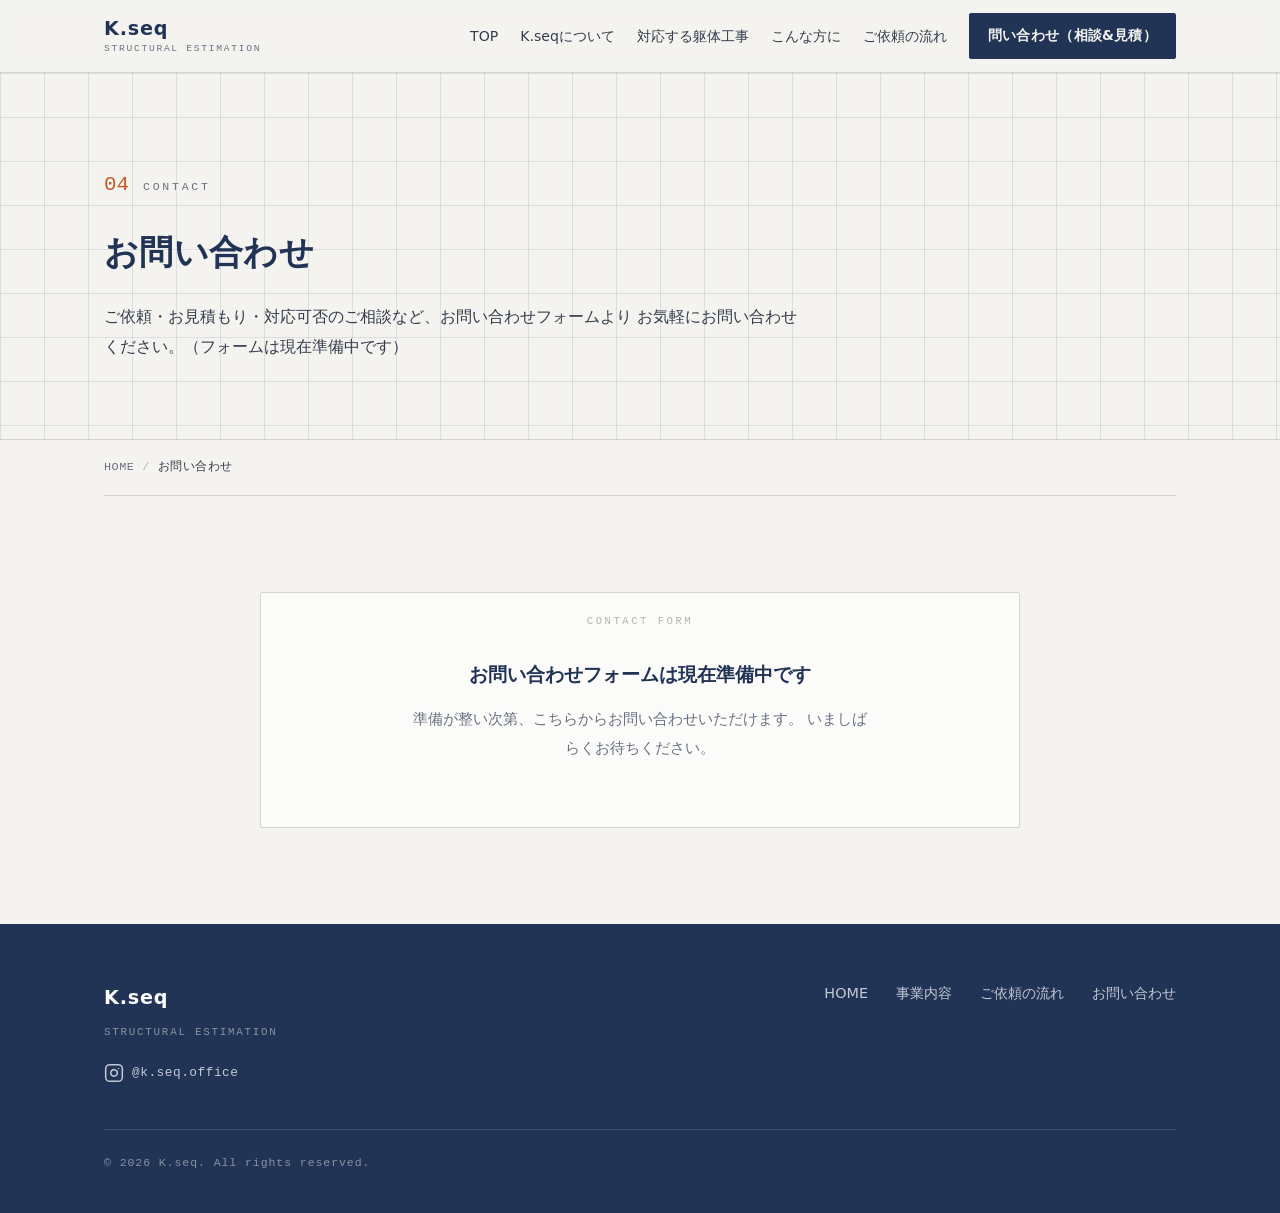
==== commit 9fb6decd: "フッターにInstagramリンクを追加（全4ページ） - フッターのブランドブロック内に Instagram リンクを追加   （線画SVGアイコン＋「@k.seq.office」）。© 表記の上に" ====
--- a/contact.html
+++ b/contact.html
@@ -115,6 +115,14 @@
         <div>
           <p class="site-footer__brand-name">K.seq</p>
           <p class="site-footer__brand-sub">Structural Estimation</p>
+          <a class="footer-social" href="https://www.instagram.com/k.seq.office" target="_blank" rel="noopener noreferrer" aria-label="Instagram（@k.seq.office）を新しいタブで開く">
+            <svg class="footer-social__icon" xmlns="http://www.w3.org/2000/svg" viewBox="0 0 24 24" fill="none" stroke="currentColor" stroke-width="1.8" stroke-linecap="round" stroke-linejoin="round" aria-hidden="true" focusable="false">
+              <rect x="2" y="2" width="20" height="20" rx="5" ry="5"></rect>
+              <path d="M16 11.37A4 4 0 1 1 12.63 8 4 4 0 0 1 16 11.37z"></path>
+              <line x1="17.5" y1="6.5" x2="17.51" y2="6.5"></line>
+            </svg>
+            <span>@k.seq.office</span>
+          </a>
         </div>
         <nav aria-label="フッターナビゲーション">
           <ul class="footer-nav__list">
--- a/css/style.css
+++ b/css/style.css
@@ -414,6 +414,31 @@
   text-transform: uppercase;
   color: #8a90a1;
 }
+
+/* Instagram リンク（線画アイコン＋ハンドル） */
+.footer-social {
+  display: inline-flex;
+  align-items: center;
+  gap: 8px;
+  margin-top: 18px;
+  color: #c2c8d4;
+  font-family: var(--font-mono);
+  font-size: 0.8rem;
+  letter-spacing: 0.04em;
+  transition: color 0.25s ease, transform 0.25s ease, opacity 0.25s ease;
+}
+.footer-social__icon {
+  width: 20px;
+  height: 20px;
+  display: block;
+  flex-shrink: 0;
+}
+.footer-social:hover {
+  color: #fff;                 /* 少し色が変化 */
+  transform: translateY(-2px); /* わずかに上へ */
+  opacity: 0.92;               /* opacity が変化 */
+  text-decoration: none;
+}
 .footer-nav__list {
   list-style: none;
   margin: 0; padding: 0;
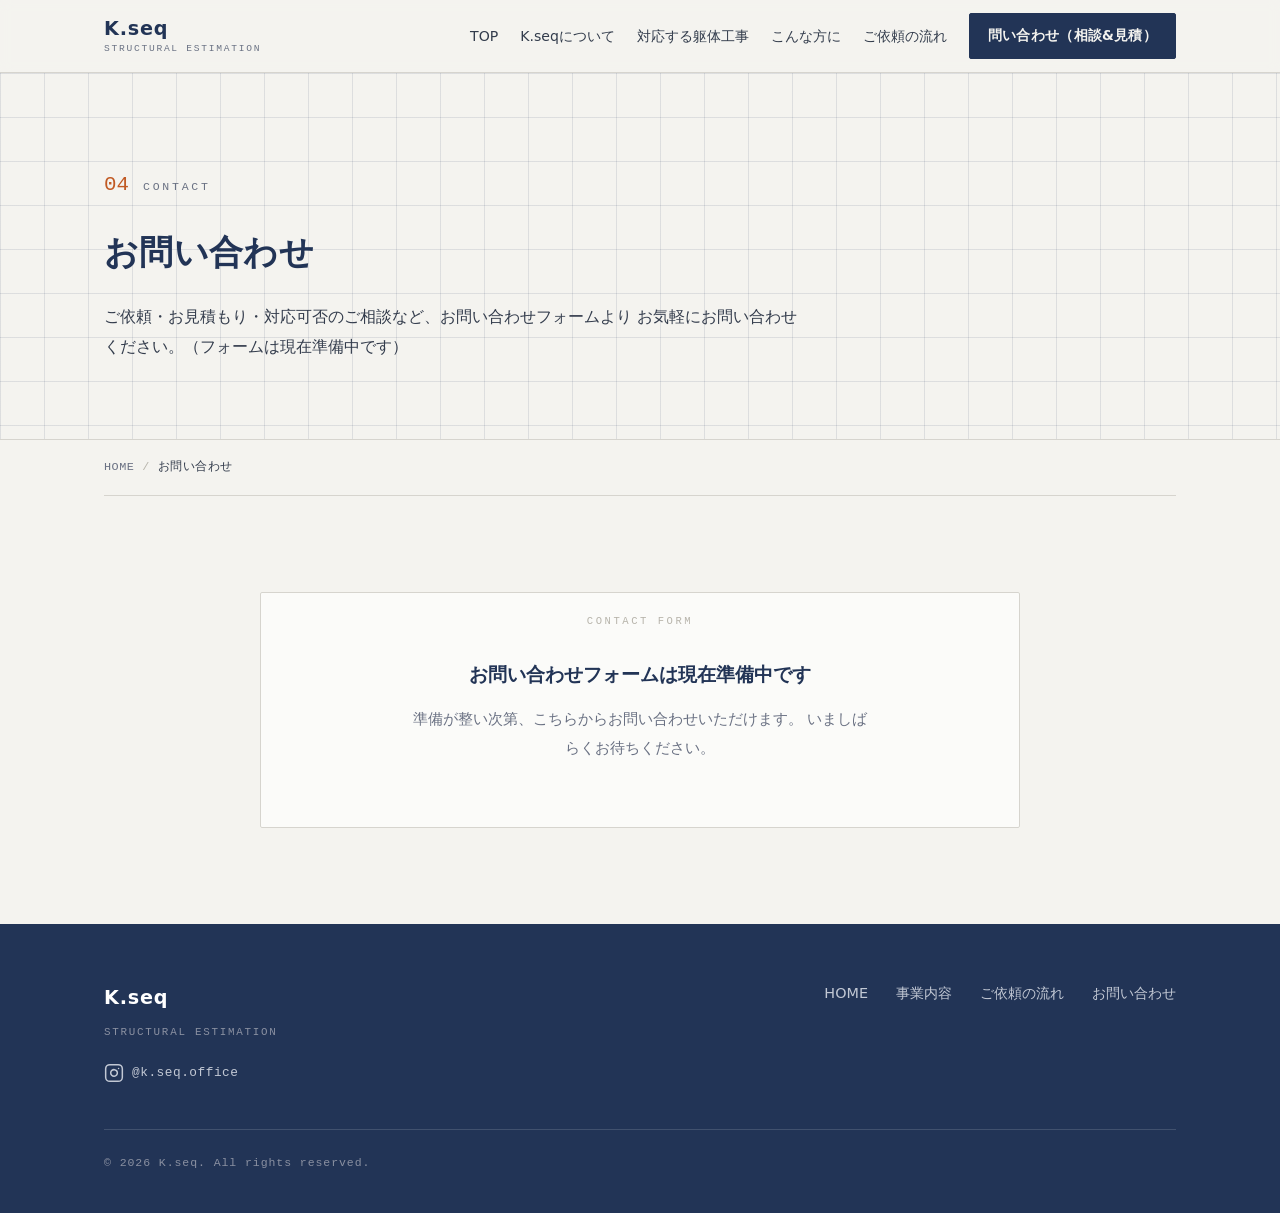
==== commit c752ec5b: "OGP/Twitterカード・ファビコン・共有用OG画像を追加 - 全4ページに OGP（og:title/description/url/image/site_name/type）と   twitt" ====
--- a/contact.html
+++ b/contact.html
@@ -6,6 +6,18 @@
 
   <title>お問い合わせ｜K.seq（個人の建築構造積算）</title>
   <meta name="description" content="K.seq へのお問い合わせページです。建築構造積算の数量算出・お見積もり・対応可否のご相談は、こちらのフォームからご連絡ください。">
+
+  <!-- ファビコン -->
+  <link rel="icon" href="assets/img/favicon.svg" type="image/svg+xml">
+
+  <!-- OGP / Twitter（SNS共有時のプレビュー） -->
+  <meta property="og:type" content="website">
+  <meta property="og:site_name" content="K.seq">
+  <meta property="og:title" content="お問い合わせ｜K.seq（個人の建築構造積算）">
+  <meta property="og:description" content="建築構造積算の数量算出・お見積もり・対応可否のご相談はこちらから。躯体工事を中心に、個人で丁寧に対応します。">
+  <meta property="og:url" content="https://amekw310-debug.github.io/estimation-site/contact.html">
+  <meta property="og:image" content="https://amekw310-debug.github.io/estimation-site/assets/img/ogp.png">
+  <meta name="twitter:card" content="summary_large_image">
 
   <link rel="stylesheet" href="css/style.css">
   <!-- スクロール表示前に要素を隠す（ちらつき防止）。JS無効・動きを控える設定では付与されず、内容は常に表示されます。 -->
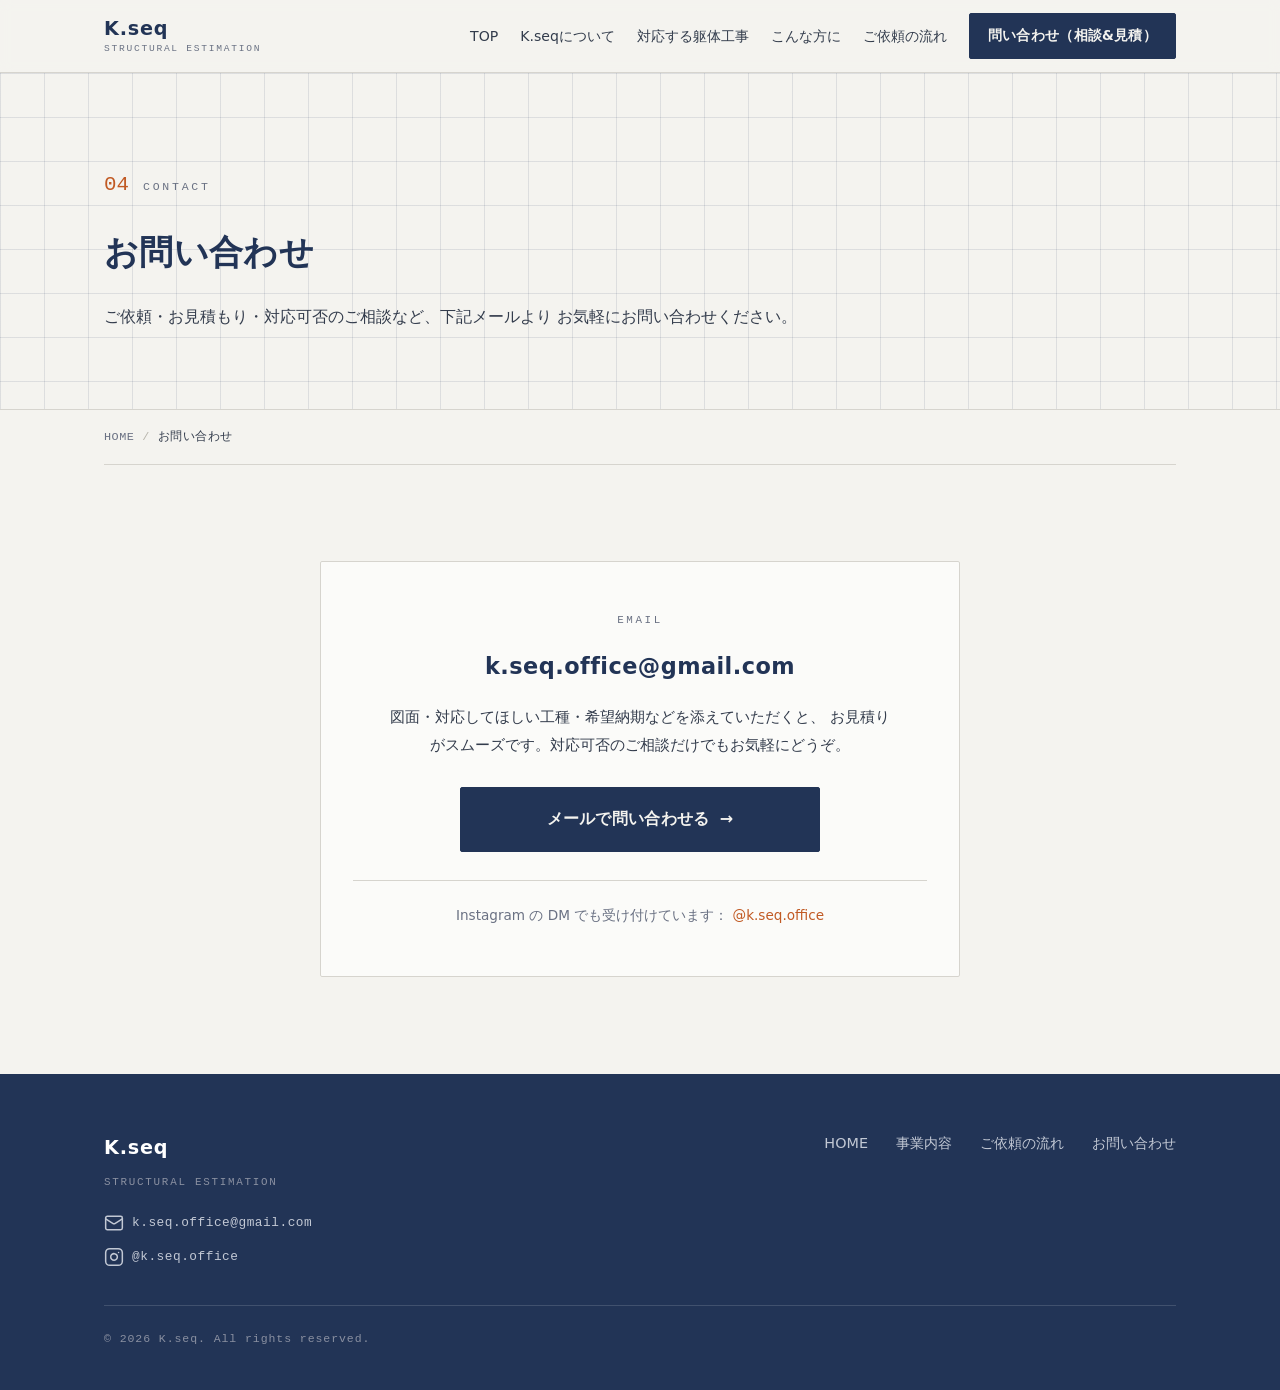
==== commit 7a05d30d: "問い合わせ先をメール（k.seq.office@gmail.com）で実装 - お問い合わせページの「準備中」パネルを廃止し、メール連絡カードに変更   ・メールアドレス表示（mailtoリンク／件名" ====
--- a/contact.html
+++ b/contact.html
@@ -61,8 +61,8 @@
         </p>
         <h1 class="page-hero__title reveal">お問い合わせ</h1>
         <p class="page-hero__lead reveal">
-          ご依頼・お見積もり・対応可否のご相談など、お問い合わせフォームより
-          お気軽にお問い合わせください。（フォームは現在準備中です）
+          ご依頼・お見積もり・対応可否のご相談など、下記メールより
+          お気軽にお問い合わせください。
         </p>
       </div>
     </div>
@@ -78,41 +78,31 @@
     </div>
 
     <!-- =======================================================
-         お問い合わせフォーム（Googleフォーム設置エリア）
+         お問い合わせ（メール）
          -------------------------------------------------------
-         【開発者向けメモ：後からGoogleフォームを設定する手順】
-
-         このエリアは、後から Google フォームを紐付ける前提の構成です。
-         フォームが用意できたら、下記いずれかの方法で差し替えてください。
-
-         ■ 方法A：Googleフォームを「埋め込み」で表示する（このページ内に表示）
-           1. Googleフォーム編集画面 →「送信」→「< >」(埋め込みHTML) を開く
-           2. 表示された <iframe ...></iframe> をコピー
-           3. 下の .form-embed 内、「Googleフォームをここに設置」コメントの
-              直後にある準備中パネル（.form-placeholder）を丸ごと削除し、
-              コピーした <iframe> を貼り付ける
-           4. iframe には class="form-embed__frame" を付けると、枠に
-              ぴったり収まりレスポンシブ対応になります。幅/高さの
-              width="640" height="800" などの属性は削除してOKです。
-              例）<iframe class="form-embed__frame" src="https://docs.google.com/forms/d/e/○○○/viewform?embedded=true">読み込んでいます…</iframe>
-
-         ■ 方法B：Googleフォームへのリンクボタンにする（別タブでフォームを開く）
-           - 埋め込みではなくボタンで飛ばしたい場合は、準備中パネルを
-             下記のようなリンクボタンに置き換えてください。
-             例）<p style="text-align:center"><a class="btn btn--primary btn--lg" href="GoogleフォームのURL" target="_blank" rel="noopener">お問い合わせフォームへ</a></p>
+         【開発者向けメモ】
+         現在はメール（k.seq.office@gmail.com）でのお問い合わせです。
+         将来 Google フォームを使う場合は、この .contact-card を
+         フォームの <iframe class="form-embed__frame"> 等に差し替えれば
+         レスポンシブ枠（.form-embed）のスタイルがそのまま使えます。
        ======================================================= -->
     <section class="section">
       <div class="container">
 
-        <div class="form-embed reveal">
-          <!-- Googleフォームをここに設置 -->
-          <div class="form-placeholder">
-            <p class="form-placeholder__title">お問い合わせフォームは現在準備中です</p>
-            <p class="form-placeholder__text">
-              準備が整い次第、こちらからお問い合わせいただけます。
-              いましばらくお待ちください。
-            </p>
-          </div>
+        <div class="contact-card reveal">
+          <p class="contact-card__label">Email</p>
+          <a class="contact-card__mail" href="mailto:k.seq.office@gmail.com?subject=%E7%A9%8D%E7%AE%97%E3%81%AE%E3%81%94%E7%9B%B8%E8%AB%87%E3%83%BB%E3%81%8A%E8%A6%8B%E7%A9%8D%E3%82%8A">k.seq.office@gmail.com</a>
+          <p class="contact-card__note">
+            図面・対応してほしい工種・希望納期などを添えていただくと、
+            お見積りがスムーズです。対応可否のご相談だけでもお気軽にどうぞ。
+          </p>
+          <p class="contact-card__actions">
+            <a class="btn btn--primary btn--lg btn--arrow" href="mailto:k.seq.office@gmail.com?subject=%E7%A9%8D%E7%AE%97%E3%81%AE%E3%81%94%E7%9B%B8%E8%AB%87%E3%83%BB%E3%81%8A%E8%A6%8B%E7%A9%8D%E3%82%8A">メールで問い合わせる</a>
+          </p>
+          <p class="contact-card__alt">
+            Instagram の DM でも受け付けています：
+            <a href="https://www.instagram.com/k.seq.office" target="_blank" rel="noopener noreferrer">@k.seq.office</a>
+          </p>
         </div>
 
       </div>
@@ -127,6 +117,13 @@
         <div>
           <p class="site-footer__brand-name">K.seq</p>
           <p class="site-footer__brand-sub">Structural Estimation</p>
+          <a class="footer-social" href="mailto:k.seq.office@gmail.com" aria-label="メールでお問い合わせ（k.seq.office@gmail.com）">
+            <svg class="footer-social__icon" xmlns="http://www.w3.org/2000/svg" viewBox="0 0 24 24" fill="none" stroke="currentColor" stroke-width="1.8" stroke-linecap="round" stroke-linejoin="round" aria-hidden="true" focusable="false">
+              <rect x="2" y="4" width="20" height="16" rx="2"></rect>
+              <path d="m22 7-8.97 5.7a1.94 1.94 0 0 1-2.06 0L2 7"></path>
+            </svg>
+            <span>k.seq.office@gmail.com</span>
+          </a>
           <a class="footer-social" href="https://www.instagram.com/k.seq.office" target="_blank" rel="noopener noreferrer" aria-label="Instagram（@k.seq.office）を新しいタブで開く">
             <svg class="footer-social__icon" xmlns="http://www.w3.org/2000/svg" viewBox="0 0 24 24" fill="none" stroke="currentColor" stroke-width="1.8" stroke-linecap="round" stroke-linejoin="round" aria-hidden="true" focusable="false">
               <rect x="2" y="2" width="20" height="20" rx="5" ry="5"></rect>
--- a/css/style.css
+++ b/css/style.css
@@ -415,9 +415,11 @@
   color: #8a90a1;
 }
 
-/* Instagram リンク（線画アイコン＋ハンドル） */
+/* フッターの連絡リンク（メール／Instagram：線画アイコン＋テキスト） */
 .footer-social {
-  display: inline-flex;
+  display: flex;
+  width: max-content;
+  max-width: 100%;
   align-items: center;
   gap: 8px;
   margin-top: 18px;
@@ -427,6 +429,7 @@
   letter-spacing: 0.04em;
   transition: color 0.25s ease, transform 0.25s ease, opacity 0.25s ease;
 }
+.footer-social + .footer-social { margin-top: 10px; }
 .footer-social__icon {
   width: 20px;
   height: 20px;
@@ -850,6 +853,49 @@
   border-radius: var(--radius);
   background: var(--surface);
 }
+
+/* お問い合わせ（メール）カード */
+.contact-card {
+  max-width: 640px;
+  margin-inline: auto;
+  background: var(--surface);
+  border: 1px solid var(--line);
+  border-radius: var(--radius);
+  padding: 48px 32px;
+  text-align: center;
+}
+.contact-card__label {
+  margin: 0 0 14px;
+  font-family: var(--font-mono);
+  font-size: 0.68rem;
+  letter-spacing: 0.24em;
+  text-transform: uppercase;
+  color: var(--muted);
+}
+.contact-card__mail {
+  display: inline-block;
+  font-size: clamp(1.05rem, 0.9rem + 1vw, 1.4rem);
+  font-weight: 700;
+  color: var(--ink);
+  letter-spacing: 0.02em;
+  word-break: break-all;
+}
+.contact-card__mail:hover { color: var(--accent); text-decoration: none; }
+.contact-card__note {
+  margin: 16px auto 28px;
+  max-width: 34em;
+  color: var(--ink-2);
+  font-size: 0.92rem;
+}
+.contact-card__actions .btn { width: 100%; max-width: 360px; }
+.contact-card__alt {
+  margin: 28px 0 0;
+  padding-top: 22px;
+  border-top: 1px solid var(--line);
+  color: var(--muted);
+  font-size: 0.85rem;
+}
+.contact-card__alt a { color: var(--accent); }
 
 /* フォーム準備中の仮パネル
    Google フォーム設置後は、このパネル（.form-placeholder）を
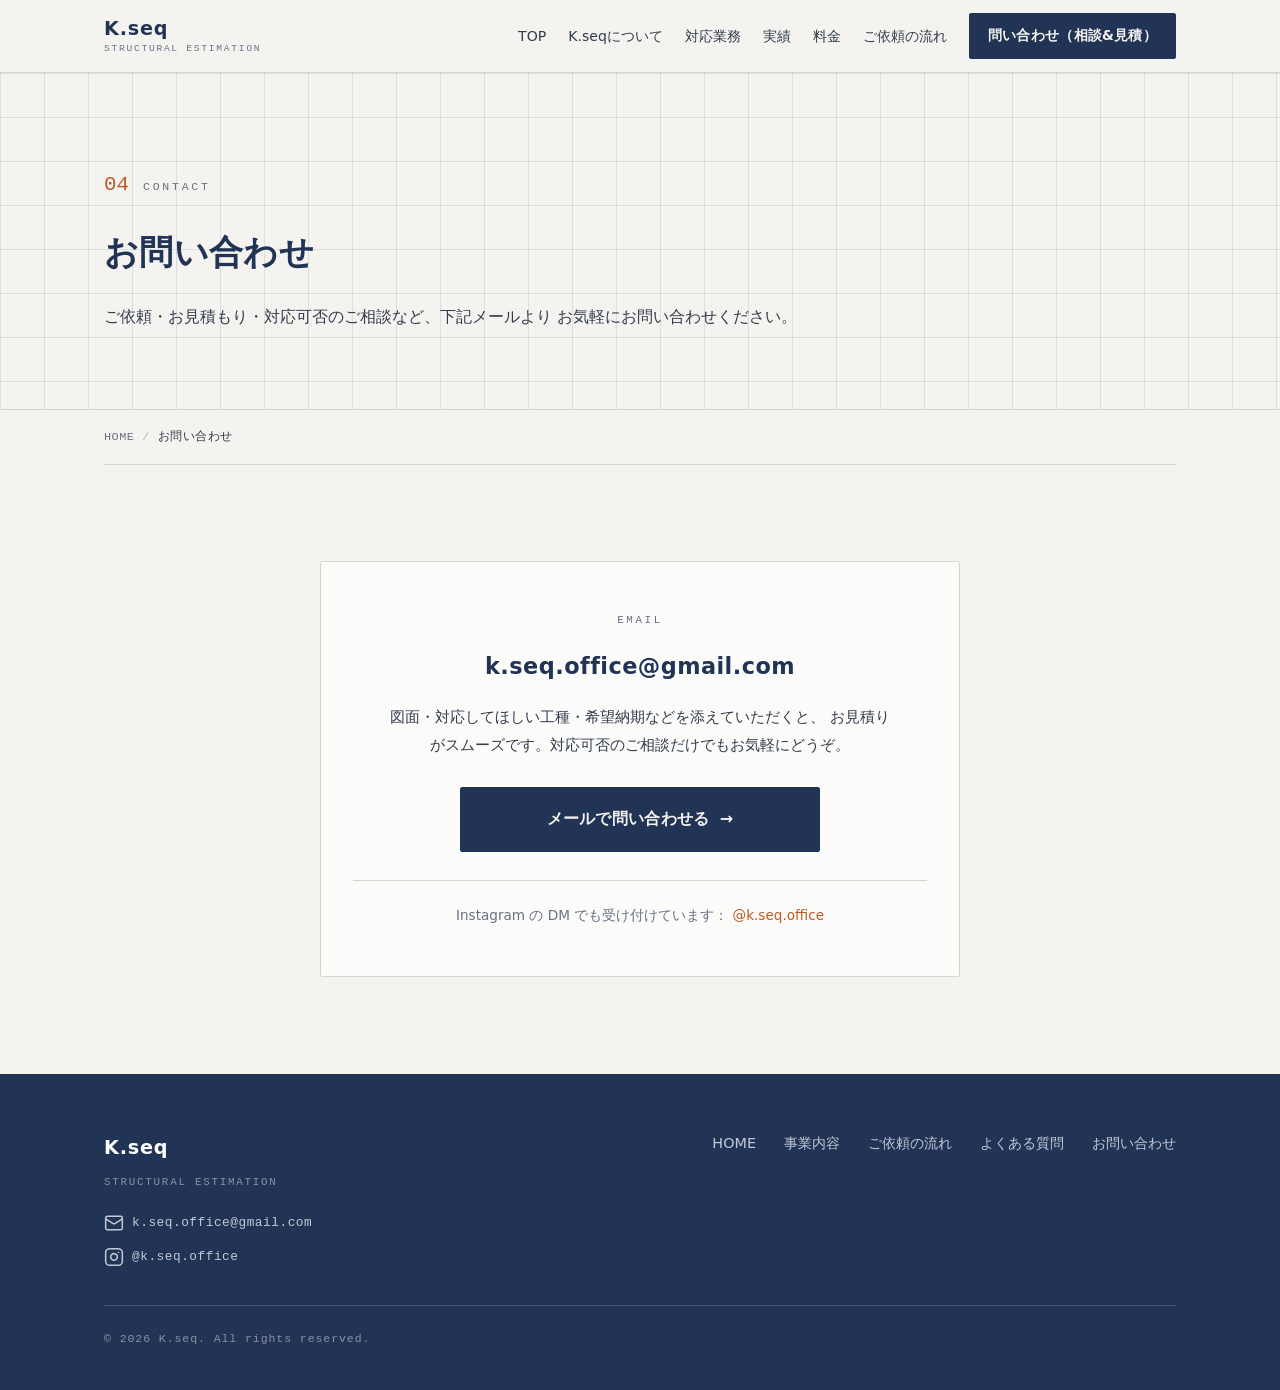
==== commit 4db5f9dc: "GA4（Googleタグ）を全ページに導入 - 全HTML5ページ（index/services/flow/faq/contact）の<head>先頭に   gtag.jsスニペットを設置（測定ID:" ====
--- a/contact.html
+++ b/contact.html
@@ -3,6 +3,15 @@
 <head>
   <meta charset="UTF-8">
   <meta name="viewport" content="width=device-width, initial-scale=1.0">
+
+  <!-- Google tag (gtag.js) -->
+  <script async src="https://www.googletagmanager.com/gtag/js?id=G-P7Q6KTG0QB"></script>
+  <script>
+    window.dataLayer = window.dataLayer || [];
+    function gtag(){dataLayer.push(arguments);}
+    gtag('js', new Date());
+    gtag('config', 'G-P7Q6KTG0QB');
+  </script>
 
   <title>お問い合わせ｜K.seq（個人の建築構造積算）</title>
   <meta name="description" content="K.seq へのお問い合わせページです。建築構造積算の数量算出・お見積もり・対応可否のご相談は、こちらのフォームからご連絡ください。">
@@ -41,8 +50,9 @@
         <ul class="global-nav__list">
           <li class="global-nav__item"><a class="global-nav__link" href="index.html#top">TOP</a></li>
           <li class="global-nav__item"><a class="global-nav__link" href="index.html#about">K.seqについて</a></li>
-          <li class="global-nav__item"><a class="global-nav__link" href="index.html#structure">対応する躯体工事</a></li>
-          <li class="global-nav__item"><a class="global-nav__link" href="index.html#target">こんな方に</a></li>
+          <li class="global-nav__item"><a class="global-nav__link" href="index.html#structure">対応業務</a></li>
+          <li class="global-nav__item"><a class="global-nav__link" href="index.html#works">実績</a></li>
+          <li class="global-nav__item"><a class="global-nav__link" href="index.html#price">料金</a></li>
           <li class="global-nav__item"><a class="global-nav__link" href="index.html#flow">ご依頼の流れ</a></li>
           <li class="global-nav__item global-nav__item--cta"><a class="btn btn--nav-cta" href="index.html#contact">問い合わせ（相談&amp;見積）</a></li>
         </ul>
@@ -138,6 +148,7 @@
             <li><a href="index.html">HOME</a></li>
             <li><a href="services.html">事業内容</a></li>
             <li><a href="flow.html">ご依頼の流れ</a></li>
+            <li><a href="faq.html">よくある質問</a></li>
             <li><a href="contact.html">お問い合わせ</a></li>
           </ul>
         </nav>
--- a/css/style.css
+++ b/css/style.css
@@ -1140,3 +1140,165 @@
   .js-anim .sec-head__rule { transform: scaleX(1) !important; }
   .js-anim .flow::before { transform: scaleY(1) !important; }
 }
+
+/* =============================================================
+   13. コンテンツ追加パーツ（実績・料金・FAQ・サンプル画像）
+   ============================================================= */
+
+/* ヒーローの補足（実績の数値ライン） */
+.hero__proof {
+  margin: 22px 0 34px;
+  font-family: var(--font-mono);
+  font-size: 0.8rem;
+  letter-spacing: 0.06em;
+  color: var(--muted);
+}
+.hero__proof strong { color: var(--accent); font-weight: 700; }
+
+/* ヒーローのタグ（工種の帯） */
+.hero__tags {
+  display: flex;
+  flex-wrap: wrap;
+  gap: 8px 10px;
+  margin: 0 0 30px;
+}
+.hero__tags span {
+  font-family: var(--font-mono);
+  font-size: 0.74rem;
+  letter-spacing: 0.06em;
+  color: var(--ink-2);
+  border: 1px solid var(--line-2);
+  border-radius: 999px;
+  padding: 5px 13px;
+}
+
+/* --- 実績の数値タイル --- */
+.stat-row {
+  display: grid;
+  grid-template-columns: repeat(3, 1fr);
+  border-top: 1px solid var(--line-2);
+  margin: 0 0 8px;
+}
+.stat {
+  padding: 24px 12px 24px 0;
+  border-bottom: 1px solid var(--line);
+}
+.stat__num {
+  font-family: var(--font-mono);
+  font-size: clamp(1.8rem, 1.2rem + 2vw, 2.5rem);
+  line-height: 1;
+  color: var(--ink);
+}
+.stat__num .u {
+  font-size: 0.46em;
+  color: var(--muted);
+  margin-left: 5px;
+  letter-spacing: 0.04em;
+}
+.stat__label {
+  margin-top: 10px;
+  font-family: var(--font-mono);
+  font-size: 0.72rem;
+  letter-spacing: 0.1em;
+  text-transform: uppercase;
+  color: var(--muted);
+}
+
+/* --- 内訳書サンプル画像 --- */
+.samples {
+  display: grid;
+  grid-template-columns: repeat(2, 1fr);
+  gap: 20px;
+  margin-top: 30px;
+}
+.sample {
+  margin: 0;
+  background: var(--surface);
+  border: 1px solid var(--line);
+  border-radius: var(--radius);
+  padding: 12px;
+}
+.sample__img {
+  width: 100%;
+  height: 340px;
+  object-fit: cover;
+  object-position: top center;
+  display: block;
+  border: 1px solid var(--line);
+  background: #fff;
+}
+.sample figcaption {
+  margin-top: 12px;
+  font-family: var(--font-mono);
+  font-size: 0.74rem;
+  letter-spacing: 0.04em;
+  color: var(--muted);
+  text-align: center;
+}
+
+/* --- FAQ（ネイティブ details アコーディオン） --- */
+.faq {
+  border-top: 1px solid var(--line-2);
+  max-width: 780px;
+}
+.faq__item { border-bottom: 1px solid var(--line); }
+.faq__item > summary {
+  list-style: none;
+  cursor: pointer;
+  position: relative;
+  padding: 20px 42px 20px 4px;
+  font-size: 1rem;
+  font-weight: 700;
+  color: var(--ink);
+}
+.faq__item > summary::-webkit-details-marker { display: none; }
+.faq__item > summary::before {
+  content: "Q";
+  font-family: var(--font-mono);
+  color: var(--accent);
+  margin-right: 12px;
+}
+.faq__item > summary::after {
+  content: "";
+  position: absolute;
+  right: 10px; top: 50%;
+  width: 12px; height: 12px;
+  margin-top: -6px;
+  background:
+    linear-gradient(var(--muted), var(--muted)) center/12px 1.5px no-repeat,
+    linear-gradient(var(--muted), var(--muted)) center/1.5px 12px no-repeat;
+  transition: transform 0.2s ease;
+}
+/* 開いている時は「−」（横線のみ） */
+.faq__item[open] > summary::after {
+  background: linear-gradient(var(--muted), var(--muted)) center/12px 1.5px no-repeat;
+}
+.faq__body {
+  padding: 0 4px 22px 28px;
+  color: var(--ink-2);
+  font-size: 0.95rem;
+}
+.faq__body p { margin: 0; }
+
+@media (max-width: 640px) {
+  .samples { grid-template-columns: 1fr; }
+  .sample__img { height: 300px; }
+}
+@media (max-width: 480px) {
+  .stat-row { grid-template-columns: 1fr; }
+  .stat { padding: 18px 0; }
+  .sample__img { height: 260px; }
+}
+
+/* --- 内訳書サンプルの案件別グループ --- */
+.sample-group + .sample-group { margin-top: 30px; }
+.sample-group__title {
+  margin: 0 0 14px;
+  padding-left: 12px;
+  border-left: 3px solid var(--accent);
+  font-family: var(--font-mono);
+  font-size: 0.82rem;
+  letter-spacing: 0.06em;
+  color: var(--ink);
+}
+.sample-group .samples { margin-top: 0; }
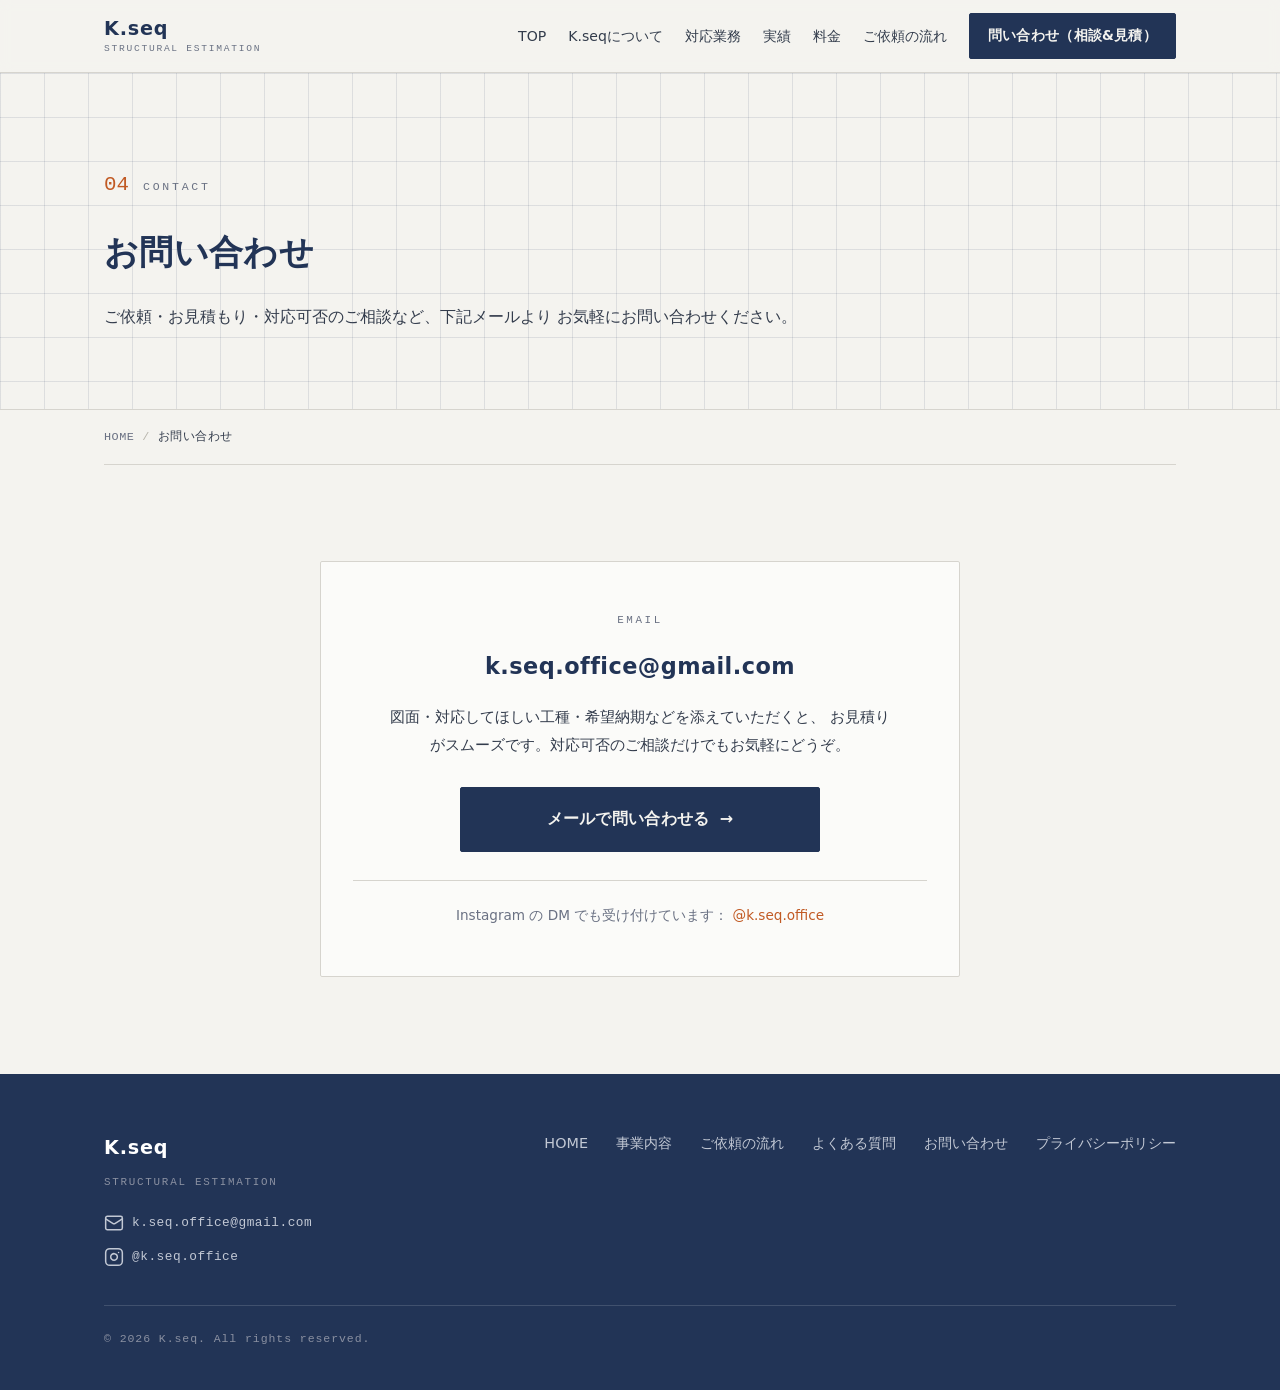
==== commit 0a7442fa: "プライバシーポリシーページ（案）を新規作成 - privacy.html を新規作成（GA4導入・Googleフォーム将来導入に対応）   掲載項目：取得方法／利用目的／安全管理／第三者提供／GA4・" ====
--- a/contact.html
+++ b/contact.html
@@ -150,6 +150,7 @@
             <li><a href="flow.html">ご依頼の流れ</a></li>
             <li><a href="faq.html">よくある質問</a></li>
             <li><a href="contact.html">お問い合わせ</a></li>
+            <li><a href="privacy.html">プライバシーポリシー</a></li>
           </ul>
         </nav>
       </div>
